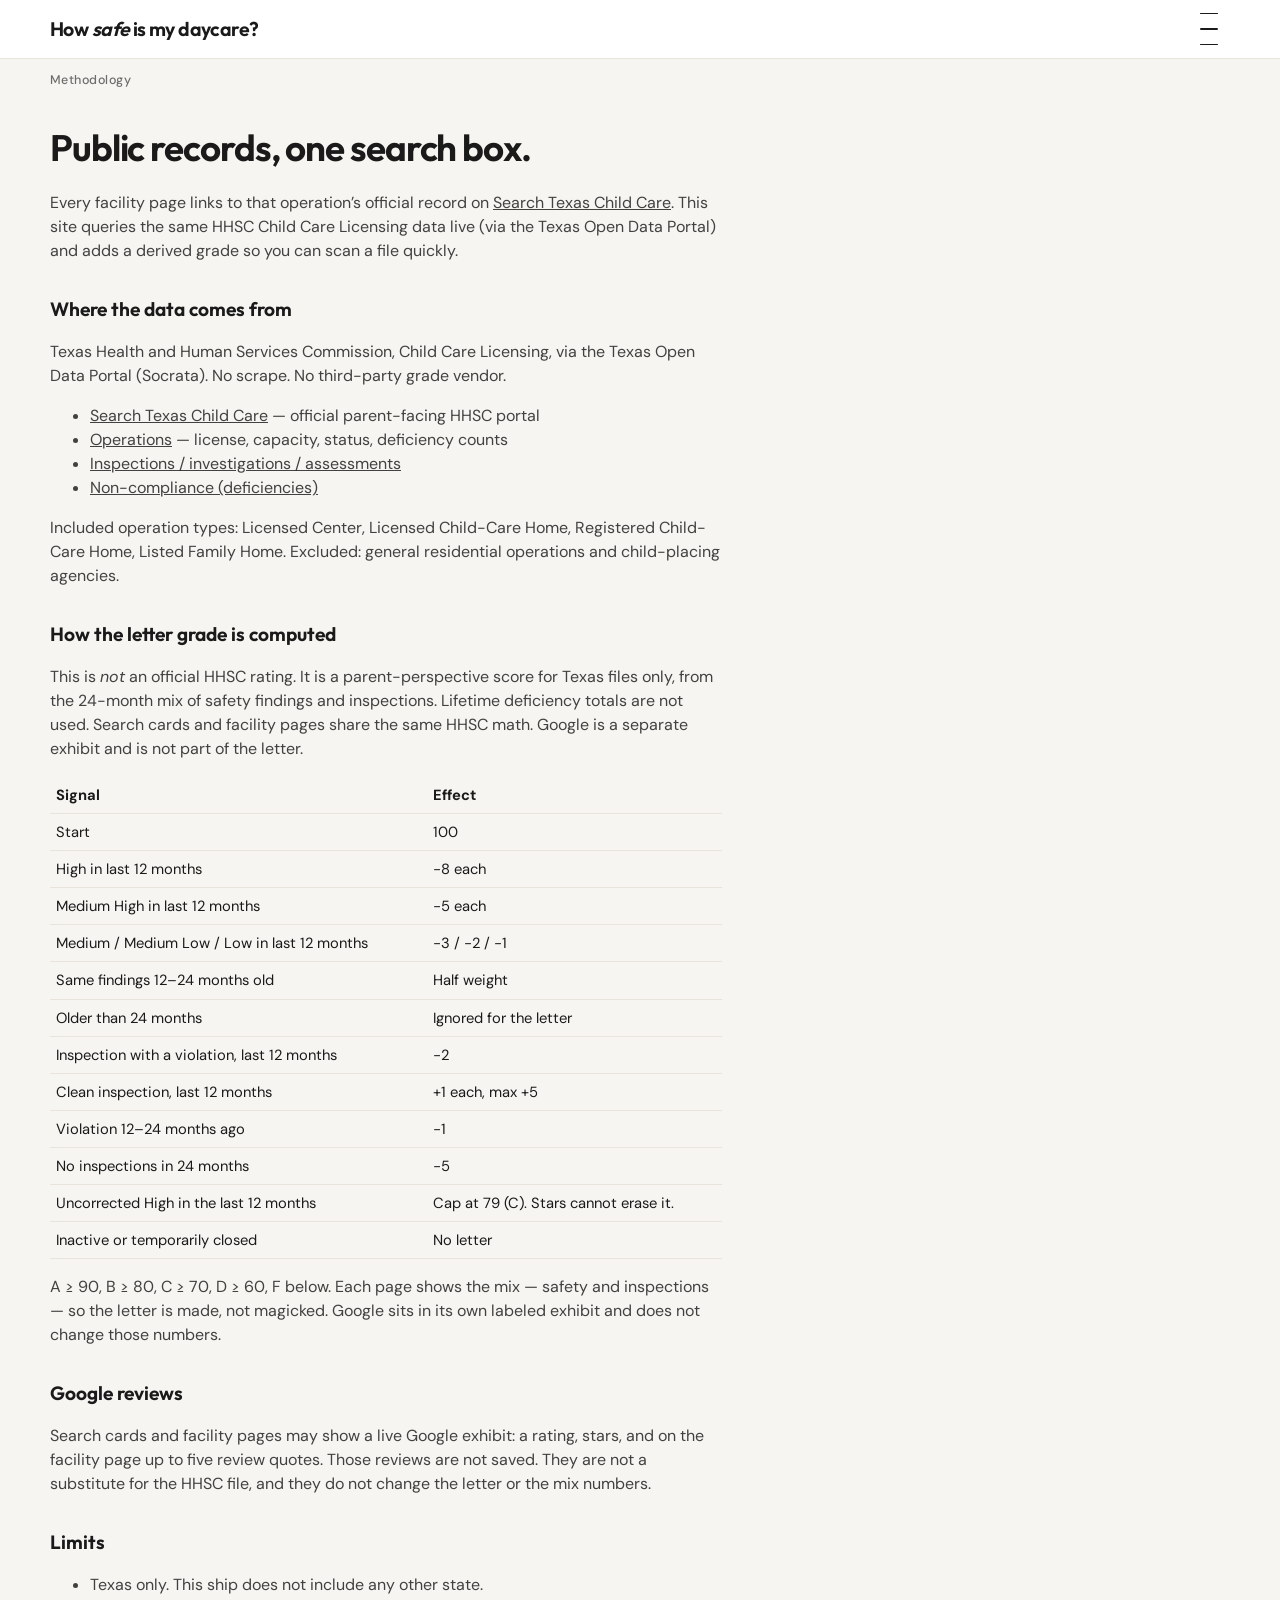
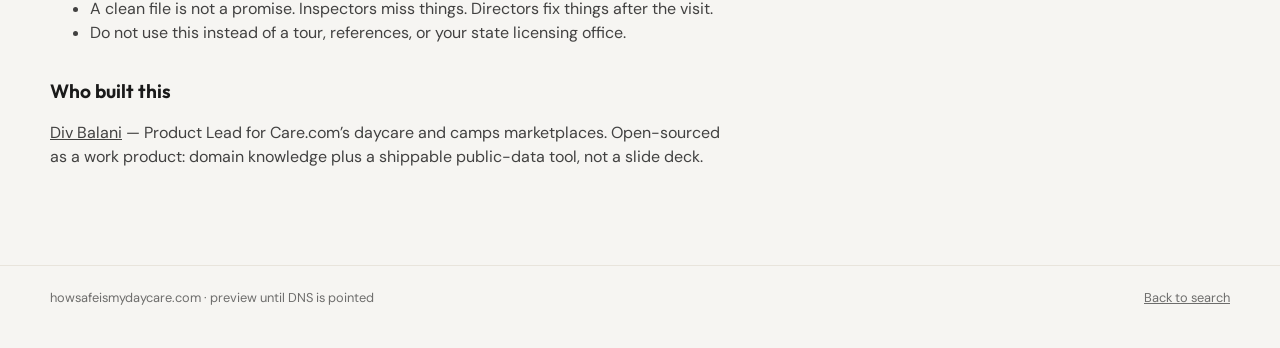
==== about.html @ 00ae17b7 "Ship Little Folks option 2: map-left white cards, square tiles Replace Gazette newsprint with the so" ====
<!doctype html>
<html lang="en">
<head>
  <meta charset="utf-8" />
  <meta name="viewport" content="width=device-width, initial-scale=1" />
  <title>How this works · How Safe Is My Daycare?</title>
  <link rel="preconnect" href="https://fonts.googleapis.com" />
  <link rel="preconnect" href="https://fonts.gstatic.com" crossorigin />
  <link href="https://fonts.googleapis.com/css2?family=Outfit:wght@400;500;600;650;700&family=DM+Sans:ital,wght@0,400;0,500;0,600;1,400&display=swap" rel="stylesheet" />
  <link rel="stylesheet" href="styles.css" />
</head>
<body>
  <header class="chrome">
    <div class="wrap chrome-inner">
      <a class="logo" href="index.html">How <em>safe</em> is my daycare?</a>
      <button type="button" class="burger" id="burger" aria-label="Menu" aria-expanded="false" aria-controls="drawer">
        <span></span><span></span><span></span>
      </button>
    </div>
    <nav class="drawer" id="drawer">
      <div class="wrap">
        <a href="about.html">How this works</a>
        <a href="https://divy.am" rel="noopener">Div Balani</a>
      </div>
    </nav>
  </header>
  <div class="wrap">
    <article class="page prose">
      <div class="kicker">Methodology</div>
      <h1>Public records, one search box.</h1>
      <p>Every facility page links to that operation’s official record on <a href="https://childcare.hhs.texas.gov/Public/childcaresearch/" target="_blank" rel="noopener">Search Texas Child Care</a>. This site queries the same HHSC Child Care Licensing data live (via the Texas Open Data Portal) and adds a derived grade so you can scan a file quickly.</p>

      <h2>Where the data comes from</h2>
      <p>Texas Health and Human Services Commission, Child Care Licensing, via the Texas Open Data Portal (Socrata). No scrape. No third-party grade vendor.</p>
      <ul>
        <li><a href="https://childcare.hhs.texas.gov/Public/childcaresearch/">Search Texas Child Care</a> — official parent-facing HHSC portal</li>
        <li><a href="https://data.texas.gov/d/bc5r-88dy">Operations</a> — license, capacity, status, deficiency counts</li>
        <li><a href="https://data.texas.gov/d/m5q4-3y3d">Inspections / investigations / assessments</a></li>
        <li><a href="https://data.texas.gov/d/tqgd-mf4x">Non-compliance (deficiencies)</a></li>
      </ul>
      <p>Included operation types: Licensed Center, Licensed Child-Care Home, Registered Child-Care Home, Listed Family Home. Excluded: general residential operations and child-placing agencies.</p>

      <h2>How the letter grade is computed</h2>
      <p>This is <em>not</em> an official HHSC rating. It is a parent-perspective score for Texas files only, from the 24-month mix of safety findings and inspections. Lifetime deficiency totals are not used. Search cards and facility pages share the same HHSC math. Google is a separate exhibit and is not part of the letter.</p>
      <table>
        <thead><tr><th>Signal</th><th>Effect</th></tr></thead>
        <tbody>
          <tr><td>Start</td><td>100</td></tr>
          <tr><td>High in last 12 months</td><td>−8 each</td></tr>
          <tr><td>Medium High in last 12 months</td><td>−5 each</td></tr>
          <tr><td>Medium / Medium Low / Low in last 12 months</td><td>−3 / −2 / −1</td></tr>
          <tr><td>Same findings 12–24 months old</td><td>Half weight</td></tr>
          <tr><td>Older than 24 months</td><td>Ignored for the letter</td></tr>
          <tr><td>Inspection with a violation, last 12 months</td><td>−2</td></tr>
          <tr><td>Clean inspection, last 12 months</td><td>+1 each, max +5</td></tr>
          <tr><td>Violation 12–24 months ago</td><td>−1</td></tr>
          <tr><td>No inspections in 24 months</td><td>−5</td></tr>
          <tr><td>Uncorrected High in the last 12 months</td><td>Cap at 79 (C). Stars cannot erase it.</td></tr>
          <tr><td>Inactive or temporarily closed</td><td>No letter</td></tr>
        </tbody>
      </table>
      <p>A ≥ 90, B ≥ 80, C ≥ 70, D ≥ 60, F below. Each page shows the mix — safety and inspections — so the letter is made, not magicked. Google sits in its own labeled exhibit and does not change those numbers.</p>
      <h2>Google reviews</h2>
      <p>Search cards and facility pages may show a live Google exhibit: a rating, stars, and on the facility page up to five review quotes. Those reviews are not saved. They are not a substitute for the HHSC file, and they do not change the letter or the mix numbers.</p>

      <h2>Limits</h2>
      <ul>
        <li>Texas only. This ship does not include any other state.</li>
        <li>A clean file is not a promise. Inspectors miss things. Directors fix things after the visit.</li>
        <li>Do not use this instead of a tour, references, or your state licensing office.</li>
      </ul>

      <h2>Who built this</h2>
      <p><a href="https://divy.am">Div Balani</a> — Product Lead for Care.com’s daycare and camps marketplaces. Open-sourced as a work product: domain knowledge plus a shippable public-data tool, not a slide deck.</p>
    </article>
  </div>
  <footer>
    <div class="wrap">
      <div>howsafeismydaycare.com · preview until DNS is pointed</div>
      <div><a href="index.html">Back to search</a></div>
    </div>
  </footer>
  <script>
    (function () {
      var chrome = document.querySelector(".chrome");
      var btn = document.getElementById("burger");
      if (!chrome || !btn) return;
      btn.addEventListener("click", function () {
        var open = chrome.classList.toggle("is-open");
        btn.setAttribute("aria-expanded", open ? "true" : "false");
      });
    })();
  </script>
</body>
</html>
---- styles.css ----
:root {
  --paper: #f6f5f2;
  --ink: #1a1a1a;
  --hair: #e8e4dc;
  --muted: rgba(26, 26, 26, 0.62);
  --card: #ffffff;
  --grade-a: #2f4a3c;
  --grade-b: #3f5e4e;
  --grade-c: #c47b1a;
  --grade-d: #9a4a12;
  --grade-f: #b42318;
  --google-blue: #4285F4;
  --google-star: #F4B400;
  --radius: 18px;
  --radius-sm: 16px;
}

* { box-sizing: border-box; }
html, body { margin: 0; padding: 0; }

body {
  font-family: "DM Sans", "Outfit", system-ui, sans-serif;
  background: var(--paper);
  color: var(--ink);
  line-height: 1.5;
  min-height: 100vh;
}

a { color: inherit; }
a:hover { color: var(--grade-f); }

.wrap { width: min(1180px, calc(100% - 32px)); margin: 0 auto; }

.chrome {
  background: var(--card);
  border-bottom: 1px solid var(--hair);
  position: sticky;
  top: 0;
  z-index: 40;
}
.chrome-inner {
  display: flex;
  align-items: center;
  justify-content: space-between;
  min-height: 58px;
  gap: 16px;
}
.logo {
  font-family: "Outfit", sans-serif;
  font-weight: 650;
  font-size: clamp(1.02rem, 2.4vw, 1.22rem);
  letter-spacing: -0.03em;
  text-decoration: none;
  color: var(--ink);
  line-height: 1.15;
}
.logo em { font-style: italic; font-weight: 650; }
.burger {
  width: 42px;
  height: 42px;
  border: 0;
  background: transparent;
  cursor: pointer;
  display: grid;
  place-items: center;
  gap: 5px;
  padding: 0;
}
.burger span {
  display: block;
  width: 18px;
  height: 1.5px;
  background: var(--ink);
  border-radius: 1px;
}
.drawer {
  display: none;
  border-top: 1px solid var(--hair);
  background: var(--card);
}
.chrome.is-open .drawer { display: block; }
.drawer .wrap {
  display: flex;
  flex-direction: column;
  gap: 4px;
  padding: 10px 0 16px;
}
.drawer a {
  text-decoration: none;
  padding: 8px 0;
  font-weight: 500;
}

.page-head { padding: 22px 0 8px; }
.search {
  margin: 0;
  padding: 0;
  border: 0;
  background: none;
}
.search label {
  position: absolute;
  width: 1px;
  height: 1px;
  overflow: hidden;
  clip: rect(0 0 0 0);
}
.search-pill {
  display: flex;
  align-items: center;
  gap: 8px;
  background: var(--card);
  border: 1px solid var(--hair);
  border-radius: 999px;
  padding: 4px 4px 4px 18px;
}
.search-pill input {
  flex: 1;
  border: 0;
  background: transparent;
  font: inherit;
  font-size: 1rem;
  outline: none;
  padding: 10px 0;
  min-width: 0;
  color: var(--ink);
}
.search-pill input::placeholder { color: rgba(26, 26, 26, 0.42); }
.search-pill button,
.btn {
  border: 0;
  border-radius: 999px;
  background: var(--ink);
  color: var(--card);
  font-family: "Outfit", sans-serif;
  font-weight: 650;
  font-size: 0.95rem;
  padding: 10px 18px;
  cursor: pointer;
}

.hints {
  display: flex;
  flex-wrap: wrap;
  gap: 8px 16px;
  margin: 10px 0 0;
  color: var(--muted);
  font-size: 0.9rem;
}
.hints button {
  background: none;
  border: 0;
  padding: 0;
  font: inherit;
  color: var(--ink);
  text-decoration: underline;
  text-underline-offset: 3px;
  cursor: pointer;
}

.status {
  margin: 12px 0 14px;
  color: var(--muted);
  font-size: 0.88rem;
}
.err {
  background: var(--card);
  border: 1px solid var(--grade-f);
  border-radius: var(--radius-sm);
  padding: 12px 14px;
  margin: 12px 0;
}

.stage {
  display: grid;
  grid-template-columns: minmax(0, 1.22fr) minmax(300px, 1fr);
  gap: 16px;
  align-items: stretch;
  padding-bottom: 64px;
  min-height: calc(100vh - 210px);
}
.map-pane {
  min-height: 560px;
  height: calc(100vh - 210px);
  position: sticky;
  top: 70px;
  border-radius: var(--radius);
  overflow: hidden;
  border: 1px solid var(--hair);
  background: #eceae4;
  color: var(--muted);
  display: grid;
  place-items: center;
}
.map-pane .gm-style { font-family: "DM Sans", sans-serif; }
.list-pane {
  display: grid;
  gap: 12px;
  align-content: start;
}

.card {
  display: grid;
  grid-template-columns: 76px 1fr;
  gap: 12px 16px;
  background: var(--card);
  border: 1px solid var(--hair);
  border-radius: var(--radius);
  padding: 16px 18px 18px;
  position: relative;
  color: var(--ink);
  box-shadow: 0 1px 0 rgba(26, 26, 26, 0.03);
  transition: box-shadow 0.15s ease, border-color 0.15s ease;
}
.card.is-focus {
  border-color: var(--ink);
  box-shadow: 0 0 0 2px rgba(26, 26, 26, 0.12);
}
.card h2 {
  font-family: "Outfit", sans-serif;
  font-size: 1.12rem;
  font-weight: 650;
  margin: 0 7.5rem 4px 0;
  letter-spacing: -0.02em;
  line-height: 1.2;
}
.file-kicker, .kicker {
  color: var(--muted);
  font-size: 0.8rem;
  margin-right: 7.5rem;
}
.card-main { min-width: 0; padding-bottom: 22px; }

.grade-tile {
  width: 68px;
  height: 68px;
  border-radius: 16px;
  display: grid;
  place-items: center;
  color: #fff;
  font-family: "Outfit", sans-serif;
  font-weight: 650;
  font-size: 1.85rem;
  line-height: 1;
  letter-spacing: -0.04em;
}
.grade-tile.grade-lg {
  width: 72px;
  height: 72px;
  font-size: 2rem;
  border-radius: 18px;
}
.grade-driver {
  margin: 8px 0 0;
  font-size: 0.72rem;
  line-height: 1.35;
  color: var(--muted);
}
.g-A { background: var(--grade-a); }
.g-B { background: var(--grade-b); }
.g-C { background: var(--grade-c); }
.g-D { background: var(--grade-d); }
.g-F, .g-X { background: var(--grade-f); }
.g-Z { background: var(--ink); }

.high-word {
  display: inline-block;
  color: var(--grade-f);
  font-family: "Outfit", sans-serif;
  font-weight: 650;
  font-size: 0.72rem;
  letter-spacing: 0.1em;
  margin-top: 6px;
}

.g-badge {
  position: absolute;
  top: 16px;
  right: 18px;
  text-align: right;
  max-width: 42%;
  line-height: 1.2;
}
.g-badge .ex-kicker {
  font-family: "Outfit", sans-serif;
  font-size: 0.62rem;
  font-weight: 650;
  letter-spacing: 0.14em;
  color: var(--google-blue);
}
.g-badge .ex-num {
  font-family: "Outfit", sans-serif;
  font-weight: 650;
  font-size: 1.08rem;
  color: var(--ink);
  margin: 2px 0 1px;
}
.g-badge .ex-stars {
  color: var(--google-star);
  font-size: 0.72rem;
  letter-spacing: 0.02em;
}
.g-badge .ex-n {
  font-size: 0.68rem;
  color: var(--muted);
}
.g-badge.is-empty,
.g-badge.is-empty .ex-kicker {
  color: rgba(26, 26, 26, 0.42);
}
.g-badge .ex-empty {
  font-size: 0.78rem;
  color: rgba(26, 26, 26, 0.42);
}

.learn {
  position: absolute;
  right: 18px;
  bottom: 14px;
  font-family: "Outfit", sans-serif;
  font-weight: 650;
  font-size: 0.86rem;
  text-decoration: none;
  color: var(--ink);
}
.learn:hover { text-decoration: underline; color: var(--ink); }

.kicker {
  font-size: 0.78rem;
  letter-spacing: 0.04em;
  color: var(--muted);
  font-weight: 500;
  text-transform: none;
}

.page { padding: 20px 0 80px; max-width: 820px; }
.crumb { color: var(--muted); font-size: 0.85rem; margin-bottom: 16px; }
.crumb a { color: inherit; }

.folder-head { padding: 0; }
.title-row {
  display: grid;
  grid-template-columns: 88px 1fr;
  gap: 16px 18px;
  align-items: start;
}
.folder-head h1 {
  font-family: "Outfit", sans-serif;
  font-weight: 650;
  font-size: clamp(1.55rem, 3vw, 2.1rem);
  letter-spacing: -0.03em;
  margin: 4px 0 8px;
  line-height: 1.12;
}

.official-bar {
  display: inline-block;
  background: var(--ink);
  color: var(--card);
  text-decoration: none;
  font-family: "Outfit", sans-serif;
  font-weight: 650;
  padding: 12px 18px;
  margin: 18px 0 20px;
  border-radius: 999px;
}
a.official-bar { color: var(--card); }
a.official-bar:hover { color: var(--card); background: #000; }

.mix-quiet {
  display: grid;
  grid-template-columns: repeat(3, minmax(0, 1fr));
  gap: 12px;
  margin: 0 0 8px;
}
.mix-quiet div {
  background: transparent;
  border: 0;
  padding: 0;
}
.mix-quiet b {
  display: block;
  font-family: "Outfit", sans-serif;
  font-weight: 650;
  font-size: 1.15rem;
  letter-spacing: -0.03em;
  font-variant-numeric: tabular-nums;
}
.mix-quiet span {
  color: var(--muted);
  font-size: 0.78rem;
}
.mix-quiet .mix-google b,
.mix-quiet .mix-google span {
  color: rgba(26, 26, 26, 0.45);
  font-weight: 500;
}
.mix-quiet .mix-google b { font-weight: 650; font-size: 1.02rem; }
.mix-cap { color: var(--muted); font-size: 0.86rem; margin: 8px 0 18px; }

.facts {
  color: var(--muted);
  font-size: 0.9rem;
  margin: 0 0 8px;
}
.facts p { margin: 0 0 8px; }

.section h2 {
  font-family: "Outfit", sans-serif;
  font-size: 1.2rem;
  font-weight: 650;
  letter-spacing: -0.02em;
  margin: 32px 0 12px;
}

.sheet, .finding {
  background: transparent;
  border: 0;
  border-top: 1px solid var(--hair);
  padding: 12px 0 14px;
  margin-bottom: 0;
}
.sheet strong { display: block; font-weight: 650; }
.finding-head {
  display: flex;
  align-items: baseline;
  justify-content: space-between;
  gap: 12px;
}
.finding-head strong { font-weight: 600; flex: 1; display: block; }
.finding p { margin: 8px 0 0; }
.finding.is-open-high .finding-head strong { color: var(--grade-f); }

.muted { color: var(--muted); }

.risk {
  display: inline-block;
  flex-shrink: 0;
  font-family: "Outfit", sans-serif;
  font-size: 0.78rem;
  font-weight: 650;
  letter-spacing: 0.08em;
  text-transform: uppercase;
  padding: 0;
  border: 0;
  background: transparent;
  color: var(--muted);
}
.risk.High {
  color: var(--grade-f);
  font-size: 0.82rem;
  letter-spacing: 0.12em;
}
.risk.Medium.High, .risk.mh { color: var(--grade-d); }

.g-section { margin: 8px 0 28px; }
.g-sheet {
  background: var(--card);
  border: 1px solid var(--google-blue);
  border-radius: var(--radius-sm);
  padding: 16px 18px;
  margin: 0 0 16px;
}
.g-sheet.is-empty {
  border-color: var(--hair);
  color: rgba(26, 26, 26, 0.45);
}
.g-kicker {
  font-family: "Outfit", sans-serif;
  font-size: 0.68rem;
  font-weight: 650;
  letter-spacing: 0.12em;
  text-transform: uppercase;
  color: var(--google-blue);
  margin-bottom: 8px;
}
.g-score {
  font-family: "Outfit", sans-serif;
  font-size: 1.55rem;
  font-weight: 650;
  letter-spacing: -0.03em;
  line-height: 0.95;
  color: var(--ink);
}
.stars { letter-spacing: 0.06em; color: var(--google-star); }
.g-count { font-size: 0.9rem; font-weight: 500; color: var(--ink); }
.g-sheet .source-link { color: var(--google-blue); font-weight: 650; text-underline-offset: 3px; }
.g-empty { margin: 0; color: rgba(26, 26, 26, 0.45); }

.clip-quote {
  background: transparent;
  border: 0;
  border-top: 1px solid var(--hair);
  margin: 0;
  padding: 12px 0 10px;
}
.clip-quote strong {
  display: block;
  font-weight: 650;
  font-size: 0.82rem;
}
.clip-quote p {
  margin: 6px 0 0;
  color: var(--ink);
  font-size: 0.95rem;
  line-height: 1.55;
}

.prose { max-width: 42rem; text-align: left; padding-top: 12px; }
.prose h1 {
  font-family: "Outfit", sans-serif;
  font-size: clamp(1.7rem, 3.4vw, 2.3rem);
  font-weight: 650;
  letter-spacing: -0.03em;
  margin-bottom: 12px;
}
.prose h2 {
  font-family: "Outfit", sans-serif;
  font-size: 1.2rem;
  font-weight: 650;
  margin-top: 32px;
}
.prose p, .prose li { color: rgba(26, 26, 26, 0.82); }
.prose table { width: 100%; border-collapse: collapse; margin: 16px 0; }
.prose th, .prose td {
  text-align: left;
  border-bottom: 1px solid var(--hair);
  padding: 7px 6px;
  font-size: 0.92rem;
}

footer {
  border-top: 1px solid var(--hair);
  padding: 22px 0 40px;
  color: var(--muted);
  font-size: 0.8rem;
  background: var(--paper);
}
footer .wrap { display: flex; justify-content: space-between; gap: 16px; flex-wrap: wrap; }

@media (max-width: 900px) {
  .stage {
    grid-template-columns: 1fr;
    min-height: 0;
  }
  .map-pane {
    position: relative;
    top: 0;
    height: 280px;
    min-height: 280px;
  }
}

@media (max-width: 640px) {
  .search-pill { padding-left: 14px; }
  .card { grid-template-columns: 68px 1fr; padding: 14px; }
  .card h2, .file-kicker { margin-right: 0; padding-right: 0; }
  .g-badge {
    position: static;
    text-align: left;
    max-width: none;
    margin-top: 8px;
  }
  .learn { position: static; display: inline-block; margin-top: 10px; }
  .card-main { padding-bottom: 0; }
  .title-row { grid-template-columns: 72px 1fr; }
  .mix-quiet { grid-template-columns: repeat(3, minmax(0, 1fr)); gap: 8px; }
}
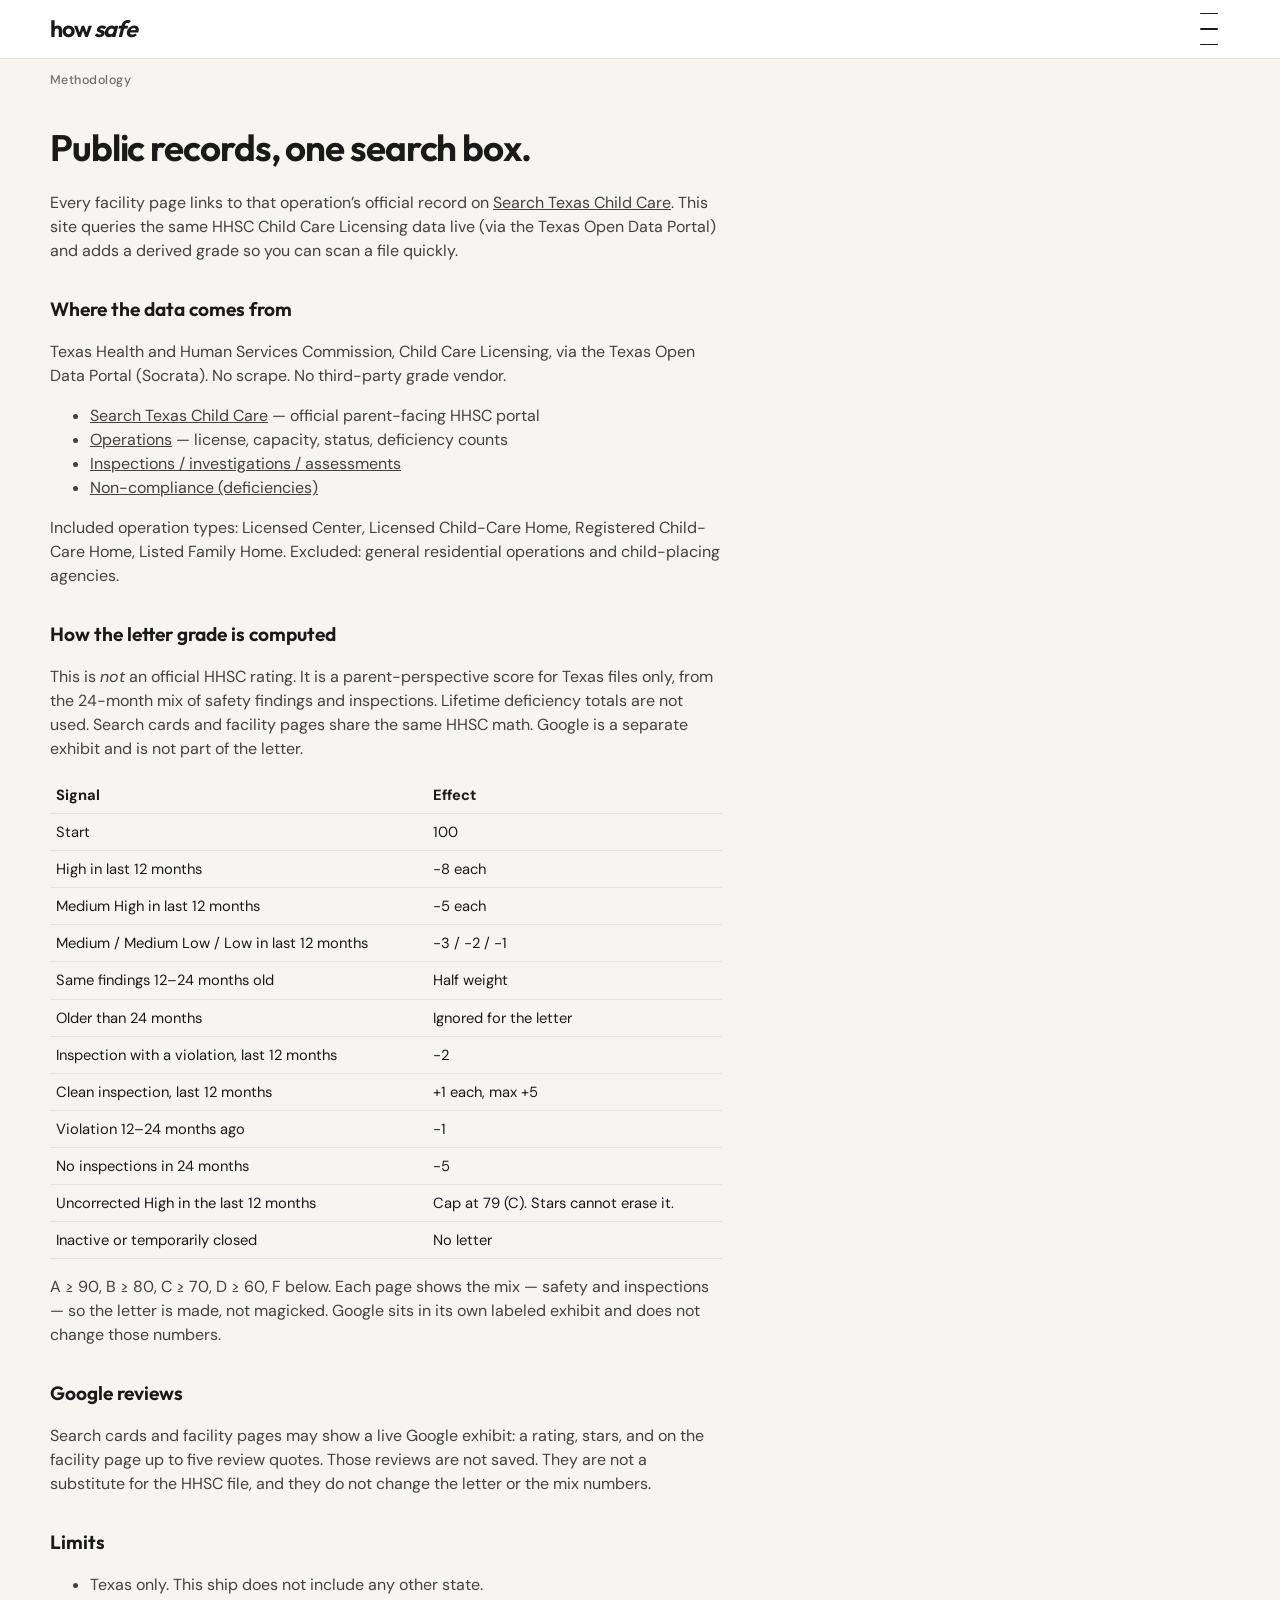
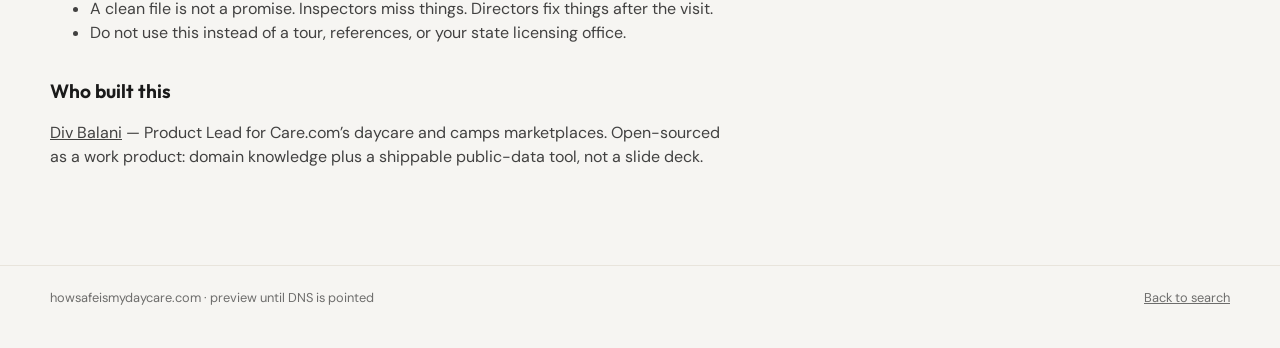
==== commit b68ed2a3: "Tighten Little Folks mark and match map pins to tiles Masthead is lowercase Outfit 650 how safe, not" ====
--- a/about.html
+++ b/about.html
@@ -12,7 +12,7 @@
 <body>
   <header class="chrome">
     <div class="wrap chrome-inner">
-      <a class="logo" href="index.html">How <em>safe</em> is my daycare?</a>
+      <a class="logo" href="index.html">how <em>safe</em></a>
       <button type="button" class="burger" id="burger" aria-label="Menu" aria-expanded="false" aria-controls="drawer">
         <span></span><span></span><span></span>
       </button>
--- a/styles.css
+++ b/styles.css
@@ -48,11 +48,12 @@
 .logo {
   font-family: "Outfit", sans-serif;
   font-weight: 650;
-  font-size: clamp(1.02rem, 2.4vw, 1.22rem);
-  letter-spacing: -0.03em;
+  font-size: clamp(1.2rem, 2.8vw, 1.45rem);
+  letter-spacing: -0.04em;
   text-decoration: none;
-  color: var(--ink);
-  line-height: 1.15;
+  text-transform: none;
+  color: var(--ink);
+  line-height: 1.1;
 }
 .logo em { font-style: italic; font-weight: 650; }
 .burger {
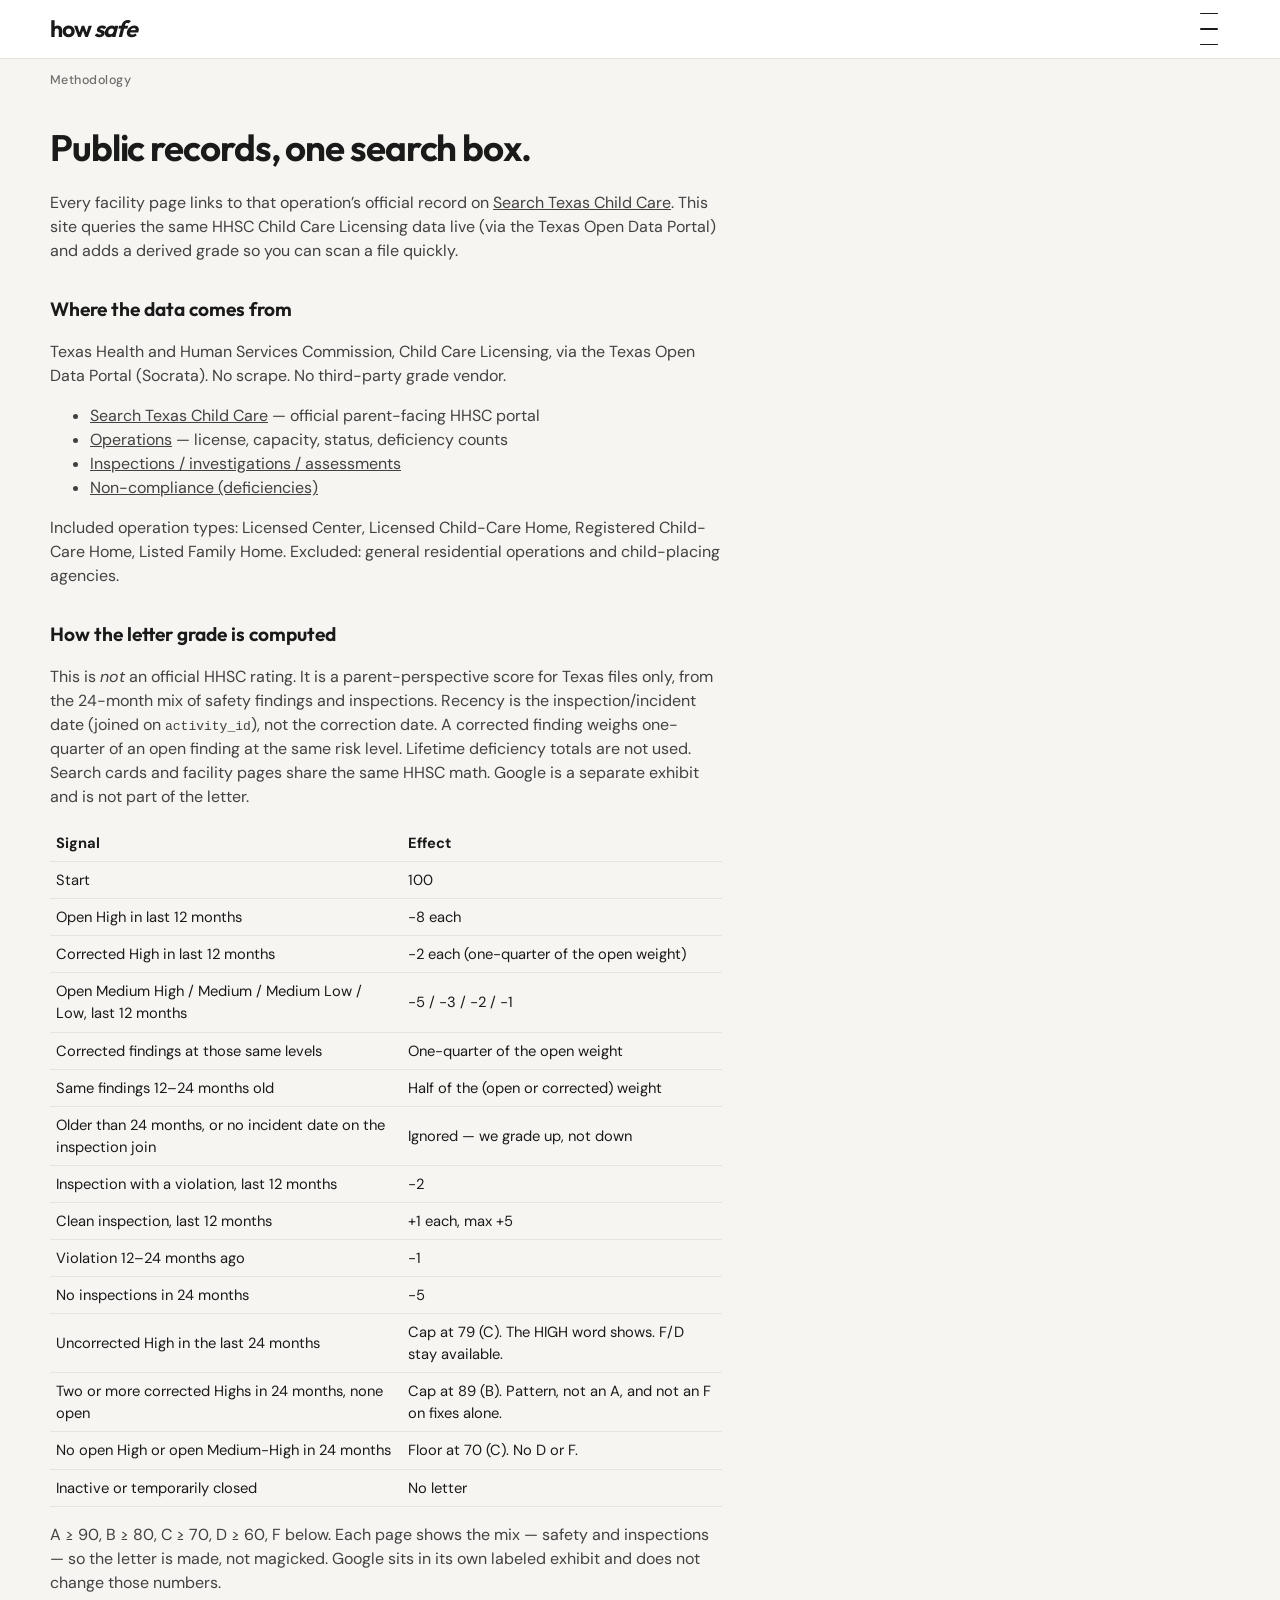
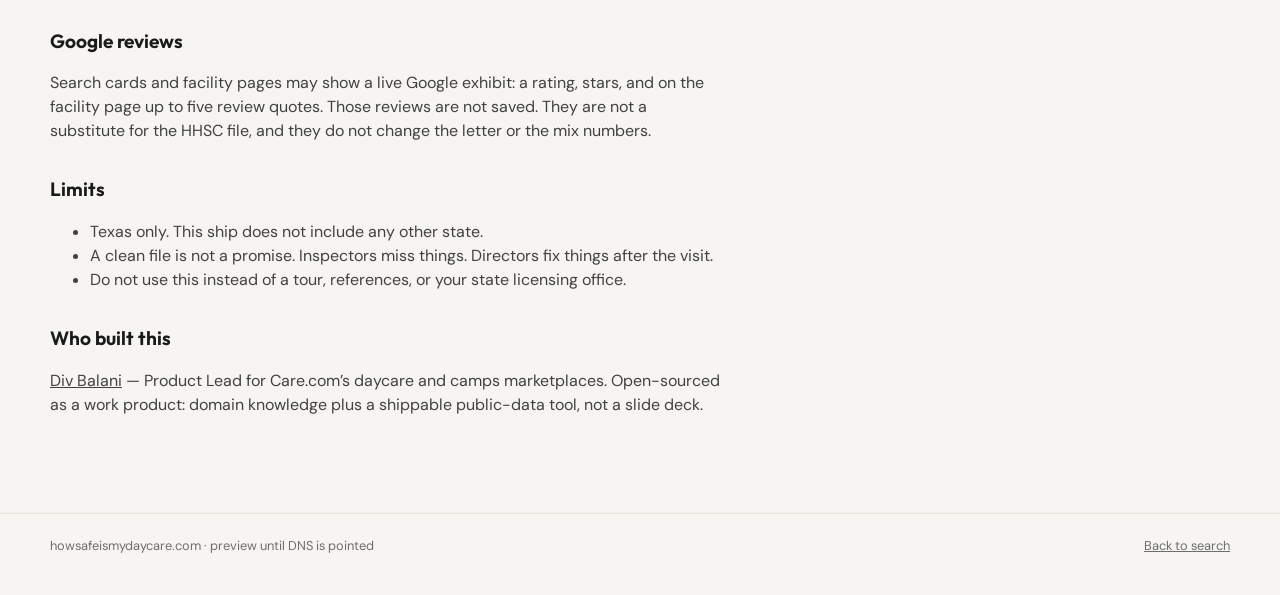
==== commit cc0d3b6f: "Score HHSC letters by harm and correction, not finding volume. Corrected findings count at one-quart" ====
--- a/about.html
+++ b/about.html
@@ -41,21 +41,24 @@
       <p>Included operation types: Licensed Center, Licensed Child-Care Home, Registered Child-Care Home, Listed Family Home. Excluded: general residential operations and child-placing agencies.</p>
 
       <h2>How the letter grade is computed</h2>
-      <p>This is <em>not</em> an official HHSC rating. It is a parent-perspective score for Texas files only, from the 24-month mix of safety findings and inspections. Lifetime deficiency totals are not used. Search cards and facility pages share the same HHSC math. Google is a separate exhibit and is not part of the letter.</p>
+      <p>This is <em>not</em> an official HHSC rating. It is a parent-perspective score for Texas files only, from the 24-month mix of safety findings and inspections. Recency is the inspection/incident date (joined on <code>activity_id</code>), not the correction date. A corrected finding weighs one-quarter of an open finding at the same risk level. Lifetime deficiency totals are not used. Search cards and facility pages share the same HHSC math. Google is a separate exhibit and is not part of the letter.</p>
       <table>
         <thead><tr><th>Signal</th><th>Effect</th></tr></thead>
         <tbody>
           <tr><td>Start</td><td>100</td></tr>
-          <tr><td>High in last 12 months</td><td>−8 each</td></tr>
-          <tr><td>Medium High in last 12 months</td><td>−5 each</td></tr>
-          <tr><td>Medium / Medium Low / Low in last 12 months</td><td>−3 / −2 / −1</td></tr>
-          <tr><td>Same findings 12–24 months old</td><td>Half weight</td></tr>
-          <tr><td>Older than 24 months</td><td>Ignored for the letter</td></tr>
+          <tr><td>Open High in last 12 months</td><td>−8 each</td></tr>
+          <tr><td>Corrected High in last 12 months</td><td>−2 each (one-quarter of the open weight)</td></tr>
+          <tr><td>Open Medium High / Medium / Medium Low / Low, last 12 months</td><td>−5 / −3 / −2 / −1</td></tr>
+          <tr><td>Corrected findings at those same levels</td><td>One-quarter of the open weight</td></tr>
+          <tr><td>Same findings 12–24 months old</td><td>Half of the (open or corrected) weight</td></tr>
+          <tr><td>Older than 24 months, or no incident date on the inspection join</td><td>Ignored — we grade up, not down</td></tr>
           <tr><td>Inspection with a violation, last 12 months</td><td>−2</td></tr>
           <tr><td>Clean inspection, last 12 months</td><td>+1 each, max +5</td></tr>
           <tr><td>Violation 12–24 months ago</td><td>−1</td></tr>
           <tr><td>No inspections in 24 months</td><td>−5</td></tr>
-          <tr><td>Uncorrected High in the last 12 months</td><td>Cap at 79 (C). Stars cannot erase it.</td></tr>
+          <tr><td>Uncorrected High in the last 24 months</td><td>Cap at 79 (C). The HIGH word shows. F/D stay available.</td></tr>
+          <tr><td>Two or more corrected Highs in 24 months, none open</td><td>Cap at 89 (B). Pattern, not an A, and not an F on fixes alone.</td></tr>
+          <tr><td>No open High or open Medium-High in 24 months</td><td>Floor at 70 (C). No D or F.</td></tr>
           <tr><td>Inactive or temporarily closed</td><td>No letter</td></tr>
         </tbody>
       </table>
--- a/styles.css
+++ b/styles.css
@@ -194,6 +194,21 @@
   place-items: center;
 }
 .map-pane .gm-style { font-family: "DM Sans", sans-serif; }
+.map-pane.is-unavailable {
+  background: var(--paper);
+  color: var(--muted);
+  font-size: 0.88rem;
+}
+.gm-err-container,
+.gm-err-content,
+.gm-err-icon,
+.gm-err-title,
+.gm-err-message {
+  display: none !important;
+  visibility: hidden !important;
+  opacity: 0 !important;
+  pointer-events: none !important;
+}
 .list-pane {
   display: grid;
   gap: 12px;
@@ -430,7 +445,16 @@
 }
 .finding-head strong { font-weight: 600; flex: 1; display: block; }
 .finding p { margin: 8px 0 0; }
+.finding.is-corrected,
+.finding.is-corrected .finding-head strong,
+.finding.is-corrected p,
+.finding.is-corrected .risk,
+.finding.is-corrected .risk.High,
+.finding.is-corrected .risk.mh {
+  color: var(--muted);
+}
 .finding.is-open-high .finding-head strong { color: var(--grade-f); }
+.finding.is-open-high .risk.High { color: var(--grade-f); }
 
 .muted { color: var(--muted); }
 
@@ -448,9 +472,12 @@
   color: var(--muted);
 }
 .risk.High {
-  color: var(--grade-f);
+  color: var(--muted);
   font-size: 0.82rem;
   letter-spacing: 0.12em;
+}
+.finding.is-open-high .risk.High {
+  color: var(--grade-f);
 }
 .risk.Medium.High, .risk.mh { color: var(--grade-d); }
 
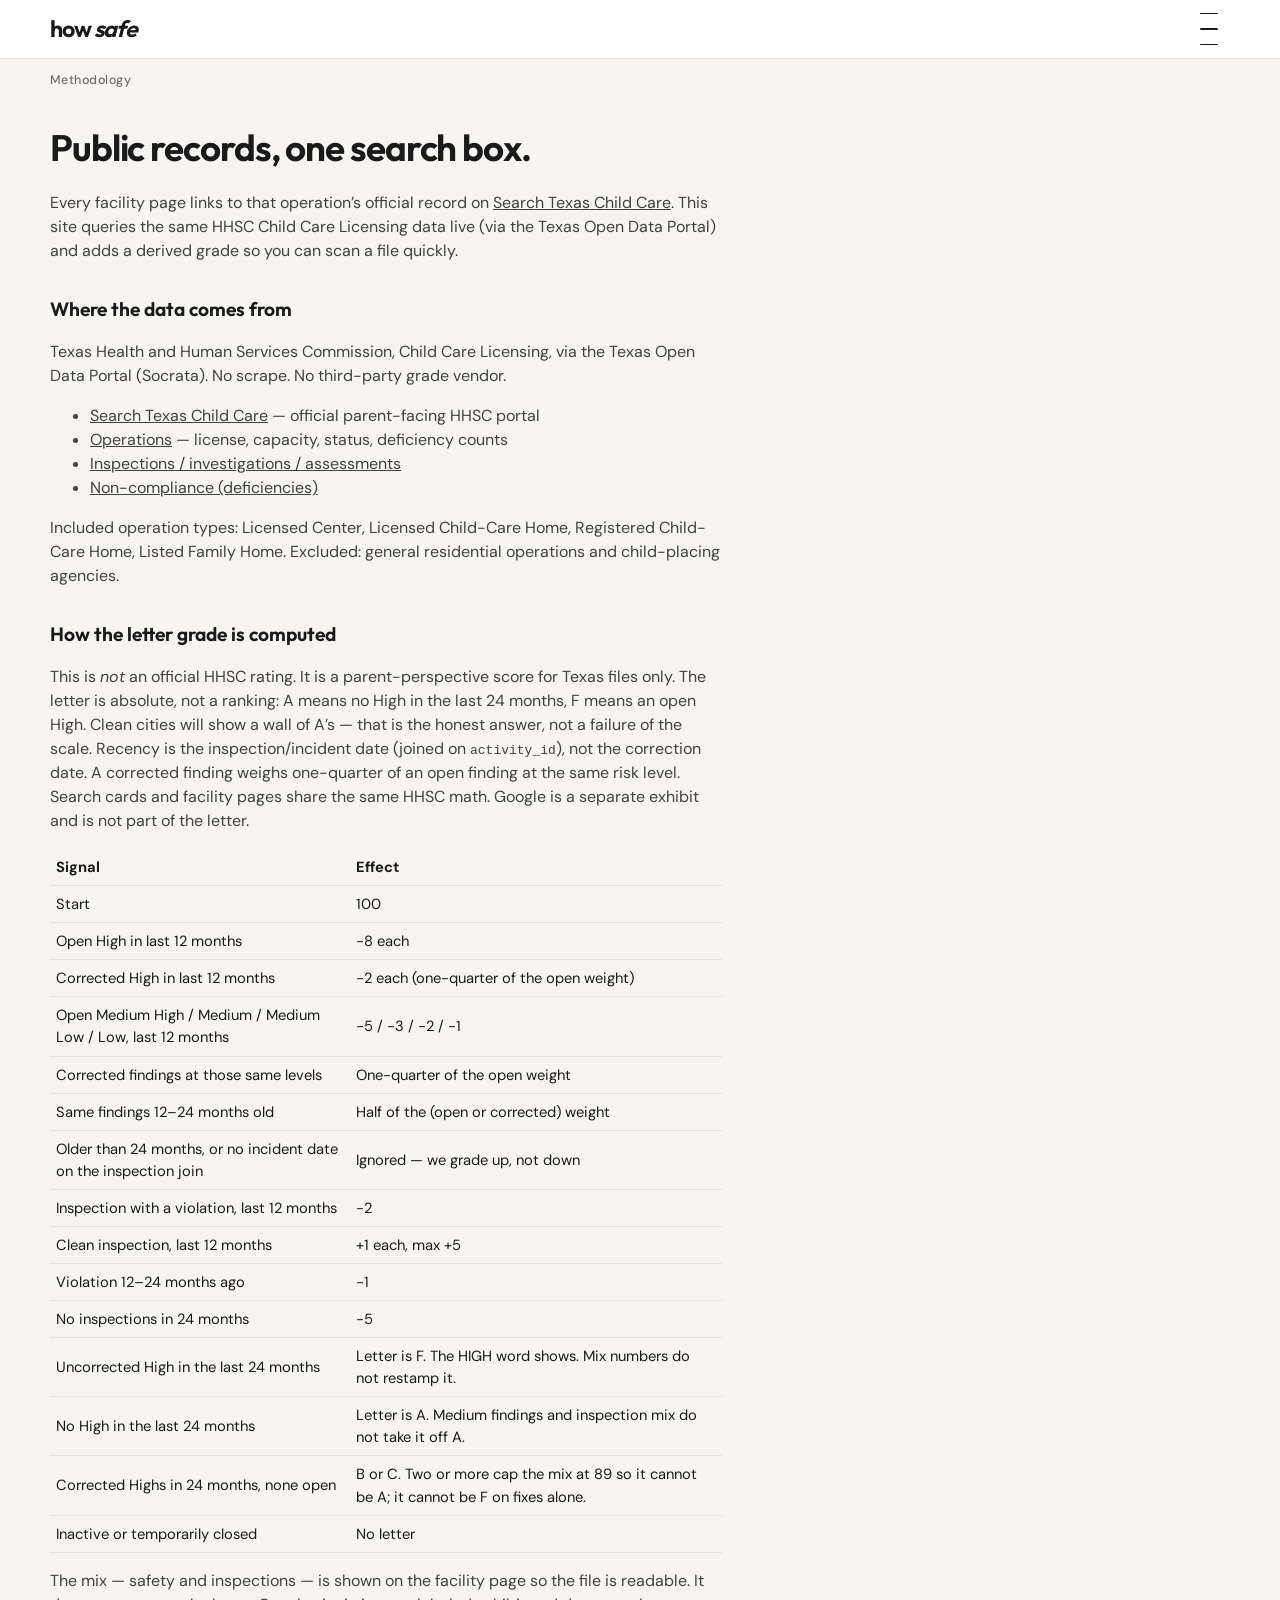
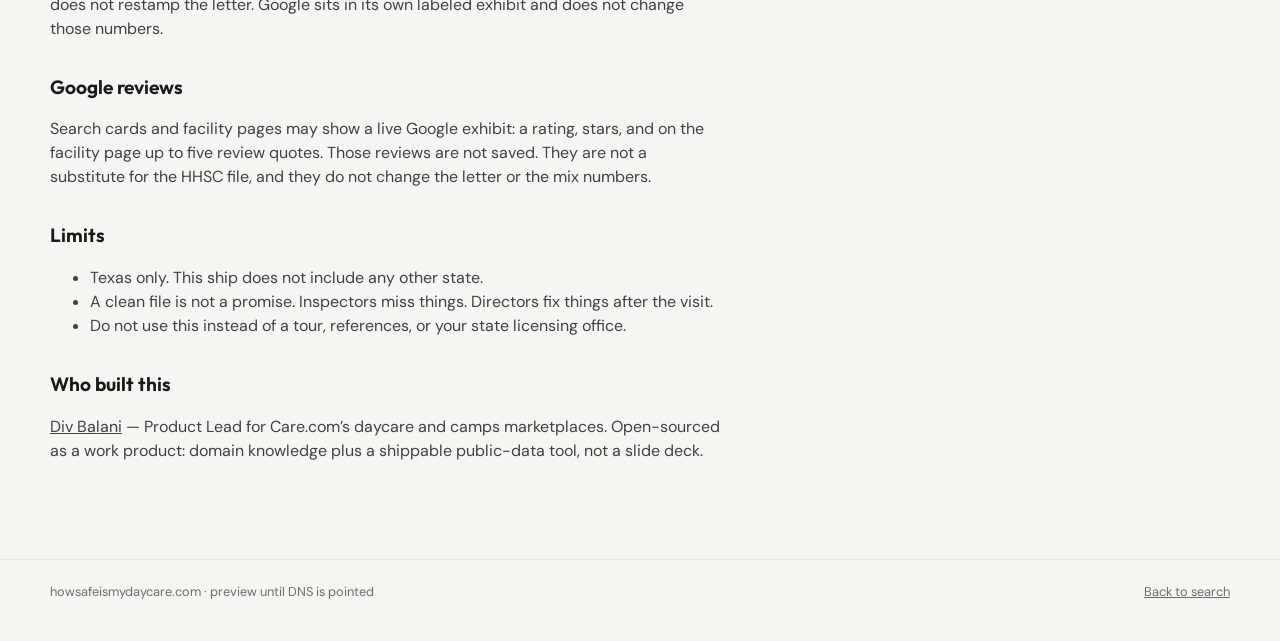
==== commit bf93233b: "Make the letter absolute: A is no High, F is an open High. Do not retune weights to spread Austin le" ====
--- a/about.html
+++ b/about.html
@@ -41,7 +41,7 @@
       <p>Included operation types: Licensed Center, Licensed Child-Care Home, Registered Child-Care Home, Listed Family Home. Excluded: general residential operations and child-placing agencies.</p>
 
       <h2>How the letter grade is computed</h2>
-      <p>This is <em>not</em> an official HHSC rating. It is a parent-perspective score for Texas files only, from the 24-month mix of safety findings and inspections. Recency is the inspection/incident date (joined on <code>activity_id</code>), not the correction date. A corrected finding weighs one-quarter of an open finding at the same risk level. Lifetime deficiency totals are not used. Search cards and facility pages share the same HHSC math. Google is a separate exhibit and is not part of the letter.</p>
+      <p>This is <em>not</em> an official HHSC rating. It is a parent-perspective score for Texas files only. The letter is absolute, not a ranking: A means no High in the last 24 months, F means an open High. Clean cities will show a wall of A’s — that is the honest answer, not a failure of the scale. Recency is the inspection/incident date (joined on <code>activity_id</code>), not the correction date. A corrected finding weighs one-quarter of an open finding at the same risk level. Search cards and facility pages share the same HHSC math. Google is a separate exhibit and is not part of the letter.</p>
       <table>
         <thead><tr><th>Signal</th><th>Effect</th></tr></thead>
         <tbody>
@@ -56,13 +56,13 @@
           <tr><td>Clean inspection, last 12 months</td><td>+1 each, max +5</td></tr>
           <tr><td>Violation 12–24 months ago</td><td>−1</td></tr>
           <tr><td>No inspections in 24 months</td><td>−5</td></tr>
-          <tr><td>Uncorrected High in the last 24 months</td><td>Cap at 79 (C). The HIGH word shows. F/D stay available.</td></tr>
-          <tr><td>Two or more corrected Highs in 24 months, none open</td><td>Cap at 89 (B). Pattern, not an A, and not an F on fixes alone.</td></tr>
-          <tr><td>No open High or open Medium-High in 24 months</td><td>Floor at 70 (C). No D or F.</td></tr>
+          <tr><td>Uncorrected High in the last 24 months</td><td>Letter is F. The HIGH word shows. Mix numbers do not restamp it.</td></tr>
+          <tr><td>No High in the last 24 months</td><td>Letter is A. Medium findings and inspection mix do not take it off A.</td></tr>
+          <tr><td>Corrected Highs in 24 months, none open</td><td>B or C. Two or more cap the mix at 89 so it cannot be A; it cannot be F on fixes alone.</td></tr>
           <tr><td>Inactive or temporarily closed</td><td>No letter</td></tr>
         </tbody>
       </table>
-      <p>A ≥ 90, B ≥ 80, C ≥ 70, D ≥ 60, F below. Each page shows the mix — safety and inspections — so the letter is made, not magicked. Google sits in its own labeled exhibit and does not change those numbers.</p>
+      <p>The mix — safety and inspections — is shown on the facility page so the file is readable. It does not restamp the letter. Google sits in its own labeled exhibit and does not change those numbers.</p>
       <h2>Google reviews</h2>
       <p>Search cards and facility pages may show a live Google exhibit: a rating, stars, and on the facility page up to five review quotes. Those reviews are not saved. They are not a substitute for the HHSC file, and they do not change the letter or the mix numbers.</p>
 
--- a/styles.css
+++ b/styles.css
@@ -28,6 +28,8 @@
 
 a { color: inherit; }
 a:hover { color: var(--grade-f); }
+.card:has(.g-A) a:hover,
+.page:has(.g-A) .crumb a:hover { color: var(--ink); }
 
 .wrap { width: min(1180px, calc(100% - 32px)); margin: 0 auto; }
 
@@ -272,8 +274,9 @@
   line-height: 1.35;
   color: var(--muted);
 }
-.g-A { background: var(--grade-a); }
-.g-B { background: var(--grade-b); }
+/* A is quiet moss so a single F (red) is the only loud tile on the shelf. */
+.g-A { background: var(--grade-b); }
+.g-B { background: var(--grade-a); }
 .g-C { background: var(--grade-c); }
 .g-D { background: var(--grade-d); }
 .g-F, .g-X { background: var(--grade-f); }
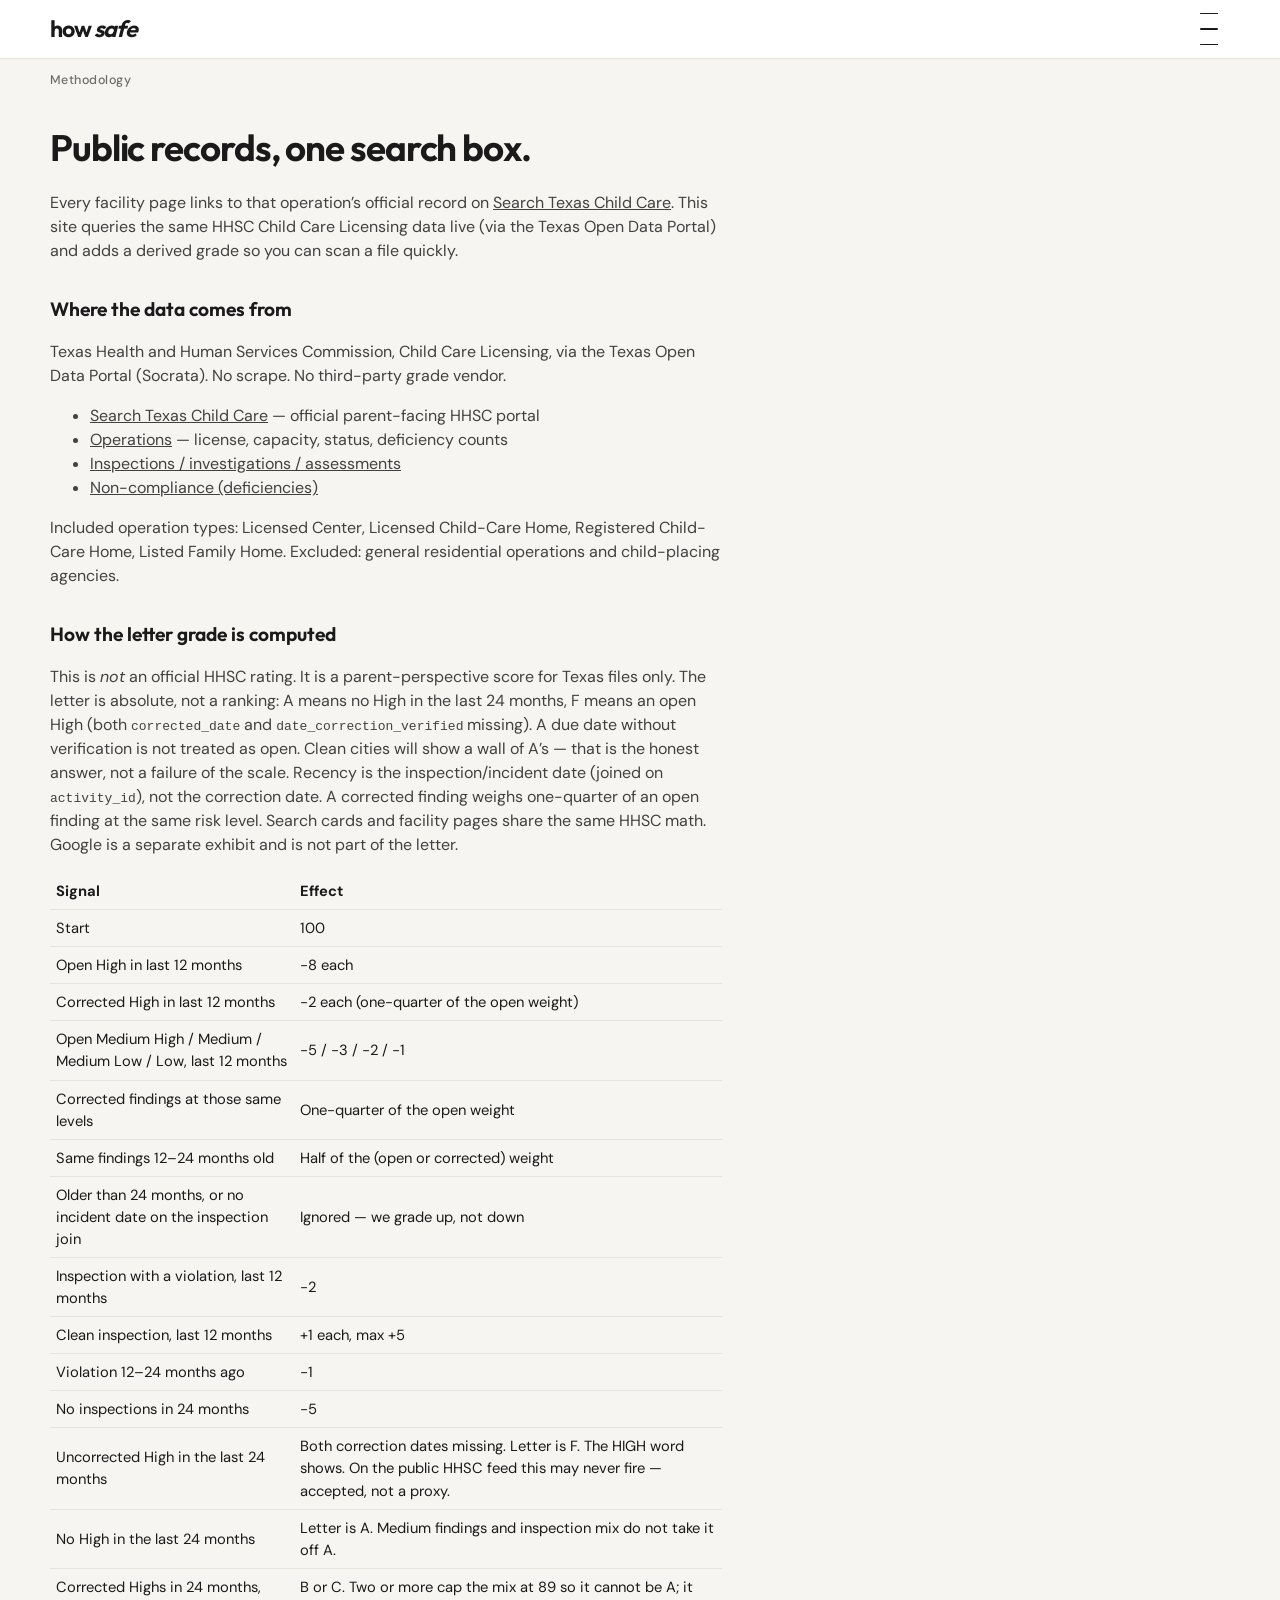
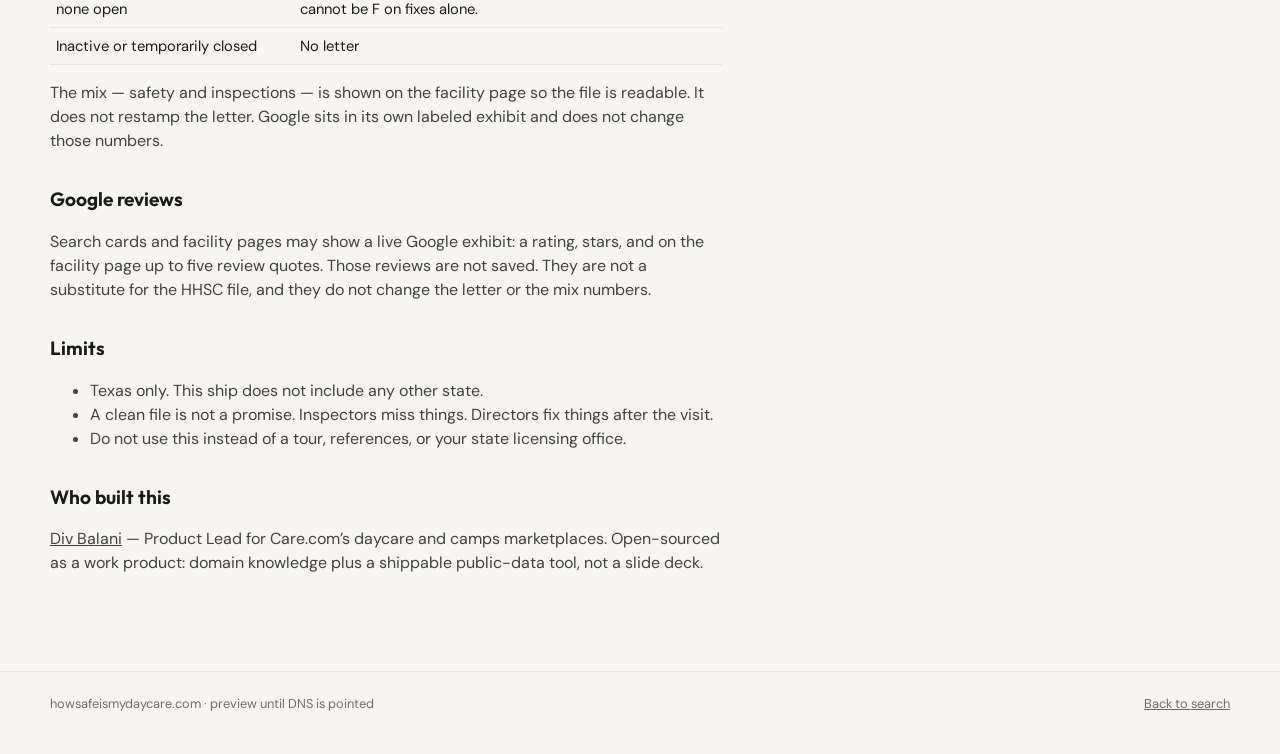
==== commit 68be6181: "Treat a finding as open only when both correction dates are missing. corrected_date without date_cor" ====
--- a/about.html
+++ b/about.html
@@ -41,7 +41,7 @@
       <p>Included operation types: Licensed Center, Licensed Child-Care Home, Registered Child-Care Home, Listed Family Home. Excluded: general residential operations and child-placing agencies.</p>
 
       <h2>How the letter grade is computed</h2>
-      <p>This is <em>not</em> an official HHSC rating. It is a parent-perspective score for Texas files only. The letter is absolute, not a ranking: A means no High in the last 24 months, F means an open High. Clean cities will show a wall of A’s — that is the honest answer, not a failure of the scale. Recency is the inspection/incident date (joined on <code>activity_id</code>), not the correction date. A corrected finding weighs one-quarter of an open finding at the same risk level. Search cards and facility pages share the same HHSC math. Google is a separate exhibit and is not part of the letter.</p>
+      <p>This is <em>not</em> an official HHSC rating. It is a parent-perspective score for Texas files only. The letter is absolute, not a ranking: A means no High in the last 24 months, F means an open High (both <code>corrected_date</code> and <code>date_correction_verified</code> missing). A due date without verification is not treated as open. Clean cities will show a wall of A’s — that is the honest answer, not a failure of the scale. Recency is the inspection/incident date (joined on <code>activity_id</code>), not the correction date. A corrected finding weighs one-quarter of an open finding at the same risk level. Search cards and facility pages share the same HHSC math. Google is a separate exhibit and is not part of the letter.</p>
       <table>
         <thead><tr><th>Signal</th><th>Effect</th></tr></thead>
         <tbody>
@@ -56,7 +56,7 @@
           <tr><td>Clean inspection, last 12 months</td><td>+1 each, max +5</td></tr>
           <tr><td>Violation 12–24 months ago</td><td>−1</td></tr>
           <tr><td>No inspections in 24 months</td><td>−5</td></tr>
-          <tr><td>Uncorrected High in the last 24 months</td><td>Letter is F. The HIGH word shows. Mix numbers do not restamp it.</td></tr>
+          <tr><td>Uncorrected High in the last 24 months</td><td>Both correction dates missing. Letter is F. The HIGH word shows. On the public HHSC feed this may never fire — accepted, not a proxy.</td></tr>
           <tr><td>No High in the last 24 months</td><td>Letter is A. Medium findings and inspection mix do not take it off A.</td></tr>
           <tr><td>Corrected Highs in 24 months, none open</td><td>B or C. Two or more cap the mix at 89 so it cannot be A; it cannot be F on fixes alone.</td></tr>
           <tr><td>Inactive or temporarily closed</td><td>No letter</td></tr>
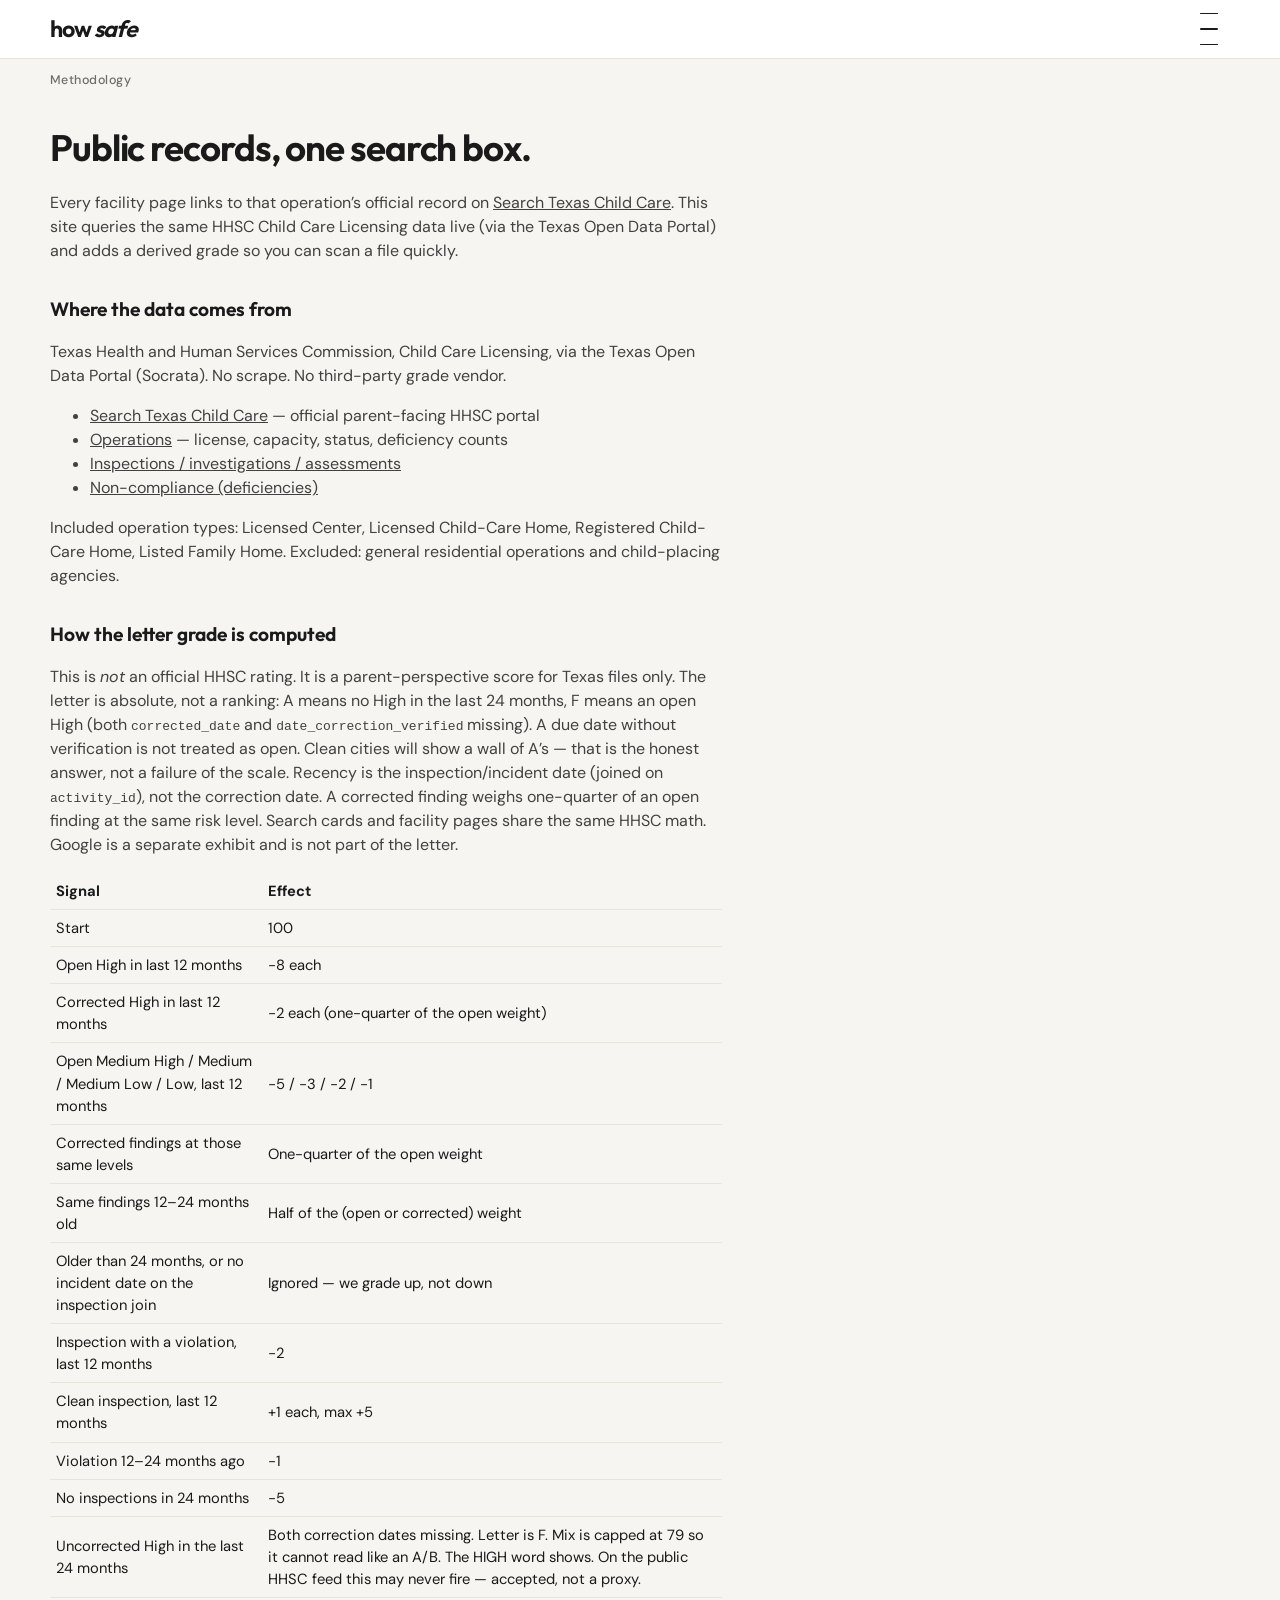
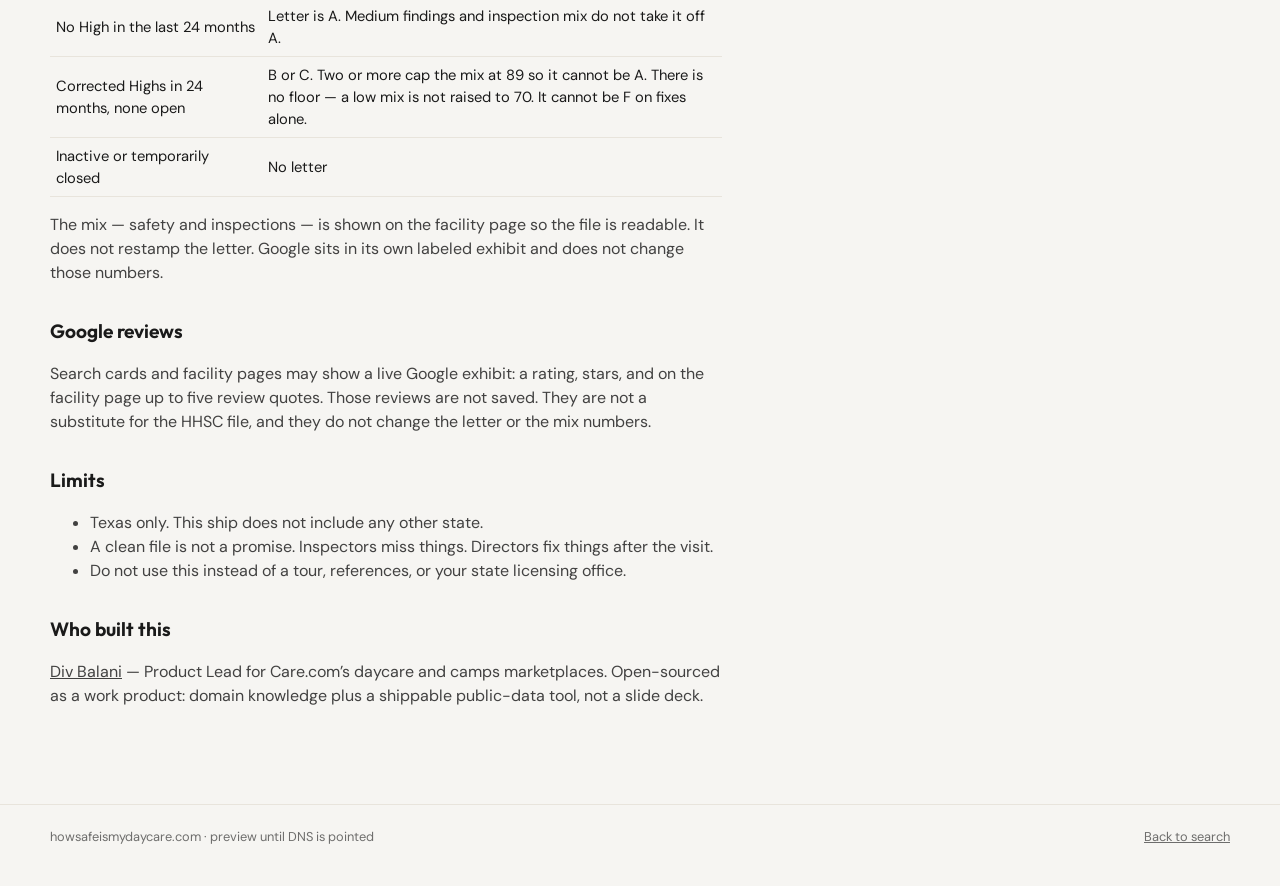
==== commit 6a0cfb4a: "Restore the 79 mix cap on open High; drop the 70 floor. F stays the absolute letter. The mix under t" ====
--- a/about.html
+++ b/about.html
@@ -56,9 +56,9 @@
           <tr><td>Clean inspection, last 12 months</td><td>+1 each, max +5</td></tr>
           <tr><td>Violation 12–24 months ago</td><td>−1</td></tr>
           <tr><td>No inspections in 24 months</td><td>−5</td></tr>
-          <tr><td>Uncorrected High in the last 24 months</td><td>Both correction dates missing. Letter is F. The HIGH word shows. On the public HHSC feed this may never fire — accepted, not a proxy.</td></tr>
+          <tr><td>Uncorrected High in the last 24 months</td><td>Both correction dates missing. Letter is F. Mix is capped at 79 so it cannot read like an A/B. The HIGH word shows. On the public HHSC feed this may never fire — accepted, not a proxy.</td></tr>
           <tr><td>No High in the last 24 months</td><td>Letter is A. Medium findings and inspection mix do not take it off A.</td></tr>
-          <tr><td>Corrected Highs in 24 months, none open</td><td>B or C. Two or more cap the mix at 89 so it cannot be A; it cannot be F on fixes alone.</td></tr>
+          <tr><td>Corrected Highs in 24 months, none open</td><td>B or C. Two or more cap the mix at 89 so it cannot be A. There is no floor — a low mix is not raised to 70. It cannot be F on fixes alone.</td></tr>
           <tr><td>Inactive or temporarily closed</td><td>No letter</td></tr>
         </tbody>
       </table>
--- a/styles.css
+++ b/styles.css
@@ -3,6 +3,7 @@
   --ink: #1a1a1a;
   --hair: #e8e4dc;
   --muted: rgba(26, 26, 26, 0.62);
+  --ink-2: var(--muted);
   --card: #ffffff;
   --grade-a: #2f4a3c;
   --grade-b: #3f5e4e;
@@ -220,6 +221,9 @@
 .card {
   display: grid;
   grid-template-columns: 76px 1fr;
+  grid-template-areas:
+    "tile main"
+    "driver driver";
   gap: 12px 16px;
   background: var(--card);
   border: 1px solid var(--hair);
@@ -247,7 +251,7 @@
   font-size: 0.8rem;
   margin-right: 7.5rem;
 }
-.card-main { min-width: 0; padding-bottom: 22px; }
+.card-main { min-width: 0; padding-bottom: 22px; grid-area: main; }
 
 .grade-tile {
   width: 68px;
@@ -261,6 +265,7 @@
   font-size: 1.85rem;
   line-height: 1;
   letter-spacing: -0.04em;
+  grid-area: tile;
 }
 .grade-tile.grade-lg {
   width: 72px;
@@ -269,10 +274,21 @@
   border-radius: 18px;
 }
 .grade-driver {
-  margin: 8px 0 0;
-  font-size: 0.72rem;
+  grid-area: driver;
+  margin: 0;
+  font-size: 0.78rem;
   line-height: 1.35;
   color: var(--muted);
+}
+/* Corrected-High scar: this feed cannot F, so the count line must read
+   at a glance on an A-wall. ink-2 is the existing muted token, not a new color. */
+.grade-driver.is-scar {
+  color: var(--ink-2);
+  font-family: "Outfit", sans-serif;
+  font-weight: 650;
+  font-size: 0.88rem;
+  letter-spacing: -0.02em;
+  line-height: 1.3;
 }
 /* A is quiet moss so a single F (red) is the only loud tile on the shelf. */
 .g-A { background: var(--grade-b); }
@@ -360,9 +376,13 @@
 .title-row {
   display: grid;
   grid-template-columns: 88px 1fr;
+  grid-template-areas:
+    "tile main"
+    "driver driver";
   gap: 16px 18px;
   align-items: start;
 }
+.title-row > div:not(.grade-tile) { grid-area: main; min-width: 0; }
 .folder-head h1 {
   font-family: "Outfit", sans-serif;
   font-weight: 650;
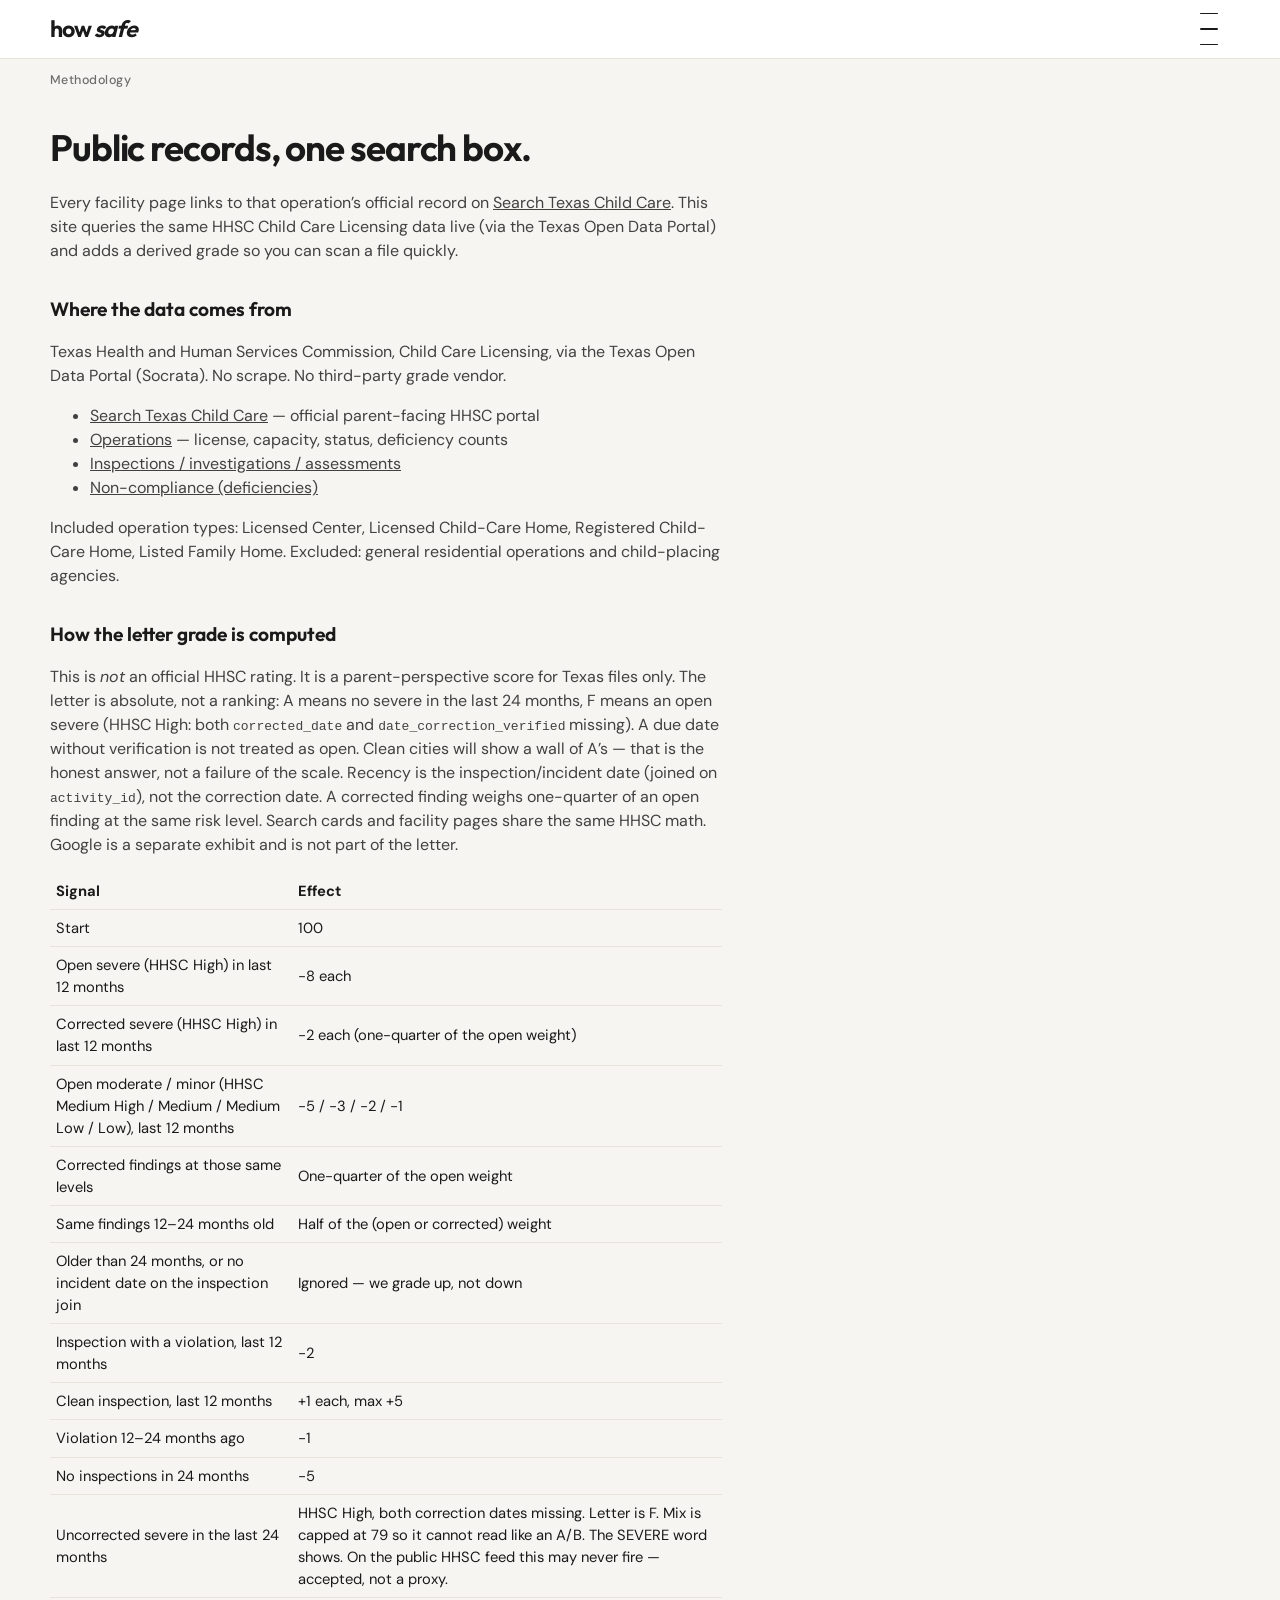
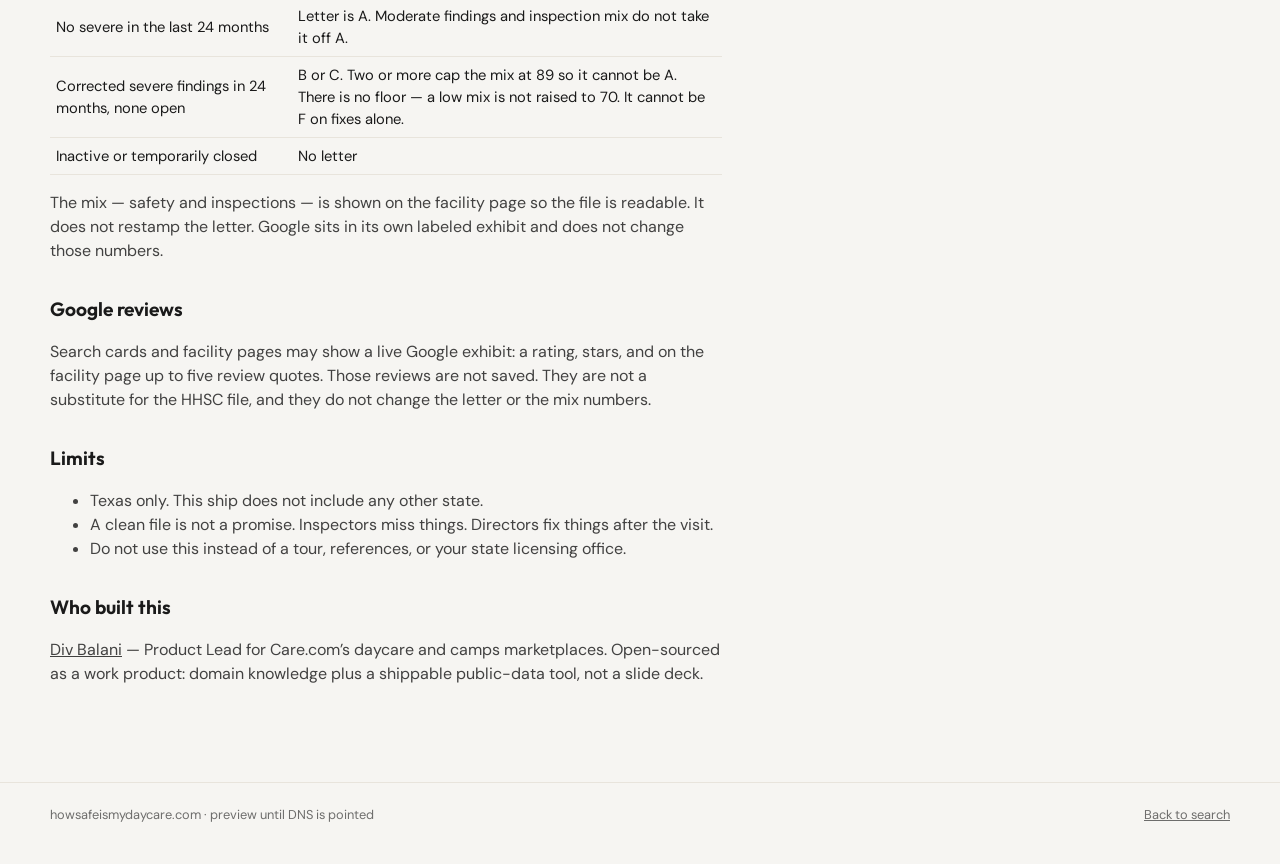
==== commit 99f043f1: "SAFE-5: parent-facing risk words Swap HHSC High/Medium-High/Medium/Low to severe/moderate/minor in p" ====
--- a/about.html
+++ b/about.html
@@ -41,14 +41,14 @@
       <p>Included operation types: Licensed Center, Licensed Child-Care Home, Registered Child-Care Home, Listed Family Home. Excluded: general residential operations and child-placing agencies.</p>
 
       <h2>How the letter grade is computed</h2>
-      <p>This is <em>not</em> an official HHSC rating. It is a parent-perspective score for Texas files only. The letter is absolute, not a ranking: A means no High in the last 24 months, F means an open High (both <code>corrected_date</code> and <code>date_correction_verified</code> missing). A due date without verification is not treated as open. Clean cities will show a wall of A’s — that is the honest answer, not a failure of the scale. Recency is the inspection/incident date (joined on <code>activity_id</code>), not the correction date. A corrected finding weighs one-quarter of an open finding at the same risk level. Search cards and facility pages share the same HHSC math. Google is a separate exhibit and is not part of the letter.</p>
+      <p>This is <em>not</em> an official HHSC rating. It is a parent-perspective score for Texas files only. The letter is absolute, not a ranking: A means no severe in the last 24 months, F means an open severe (HHSC High: both <code>corrected_date</code> and <code>date_correction_verified</code> missing). A due date without verification is not treated as open. Clean cities will show a wall of A’s — that is the honest answer, not a failure of the scale. Recency is the inspection/incident date (joined on <code>activity_id</code>), not the correction date. A corrected finding weighs one-quarter of an open finding at the same risk level. Search cards and facility pages share the same HHSC math. Google is a separate exhibit and is not part of the letter.</p>
       <table>
         <thead><tr><th>Signal</th><th>Effect</th></tr></thead>
         <tbody>
           <tr><td>Start</td><td>100</td></tr>
-          <tr><td>Open High in last 12 months</td><td>−8 each</td></tr>
-          <tr><td>Corrected High in last 12 months</td><td>−2 each (one-quarter of the open weight)</td></tr>
-          <tr><td>Open Medium High / Medium / Medium Low / Low, last 12 months</td><td>−5 / −3 / −2 / −1</td></tr>
+          <tr><td>Open severe (HHSC High) in last 12 months</td><td>−8 each</td></tr>
+          <tr><td>Corrected severe (HHSC High) in last 12 months</td><td>−2 each (one-quarter of the open weight)</td></tr>
+          <tr><td>Open moderate / minor (HHSC Medium High / Medium / Medium Low / Low), last 12 months</td><td>−5 / −3 / −2 / −1</td></tr>
           <tr><td>Corrected findings at those same levels</td><td>One-quarter of the open weight</td></tr>
           <tr><td>Same findings 12–24 months old</td><td>Half of the (open or corrected) weight</td></tr>
           <tr><td>Older than 24 months, or no incident date on the inspection join</td><td>Ignored — we grade up, not down</td></tr>
@@ -56,9 +56,9 @@
           <tr><td>Clean inspection, last 12 months</td><td>+1 each, max +5</td></tr>
           <tr><td>Violation 12–24 months ago</td><td>−1</td></tr>
           <tr><td>No inspections in 24 months</td><td>−5</td></tr>
-          <tr><td>Uncorrected High in the last 24 months</td><td>Both correction dates missing. Letter is F. Mix is capped at 79 so it cannot read like an A/B. The HIGH word shows. On the public HHSC feed this may never fire — accepted, not a proxy.</td></tr>
-          <tr><td>No High in the last 24 months</td><td>Letter is A. Medium findings and inspection mix do not take it off A.</td></tr>
-          <tr><td>Corrected Highs in 24 months, none open</td><td>B or C. Two or more cap the mix at 89 so it cannot be A. There is no floor — a low mix is not raised to 70. It cannot be F on fixes alone.</td></tr>
+          <tr><td>Uncorrected severe in the last 24 months</td><td>HHSC High, both correction dates missing. Letter is F. Mix is capped at 79 so it cannot read like an A/B. The SEVERE word shows. On the public HHSC feed this may never fire — accepted, not a proxy.</td></tr>
+          <tr><td>No severe in the last 24 months</td><td>Letter is A. Moderate findings and inspection mix do not take it off A.</td></tr>
+          <tr><td>Corrected severe findings in 24 months, none open</td><td>B or C. Two or more cap the mix at 89 so it cannot be A. There is no floor — a low mix is not raised to 70. It cannot be F on fixes alone.</td></tr>
           <tr><td>Inactive or temporarily closed</td><td>No letter</td></tr>
         </tbody>
       </table>
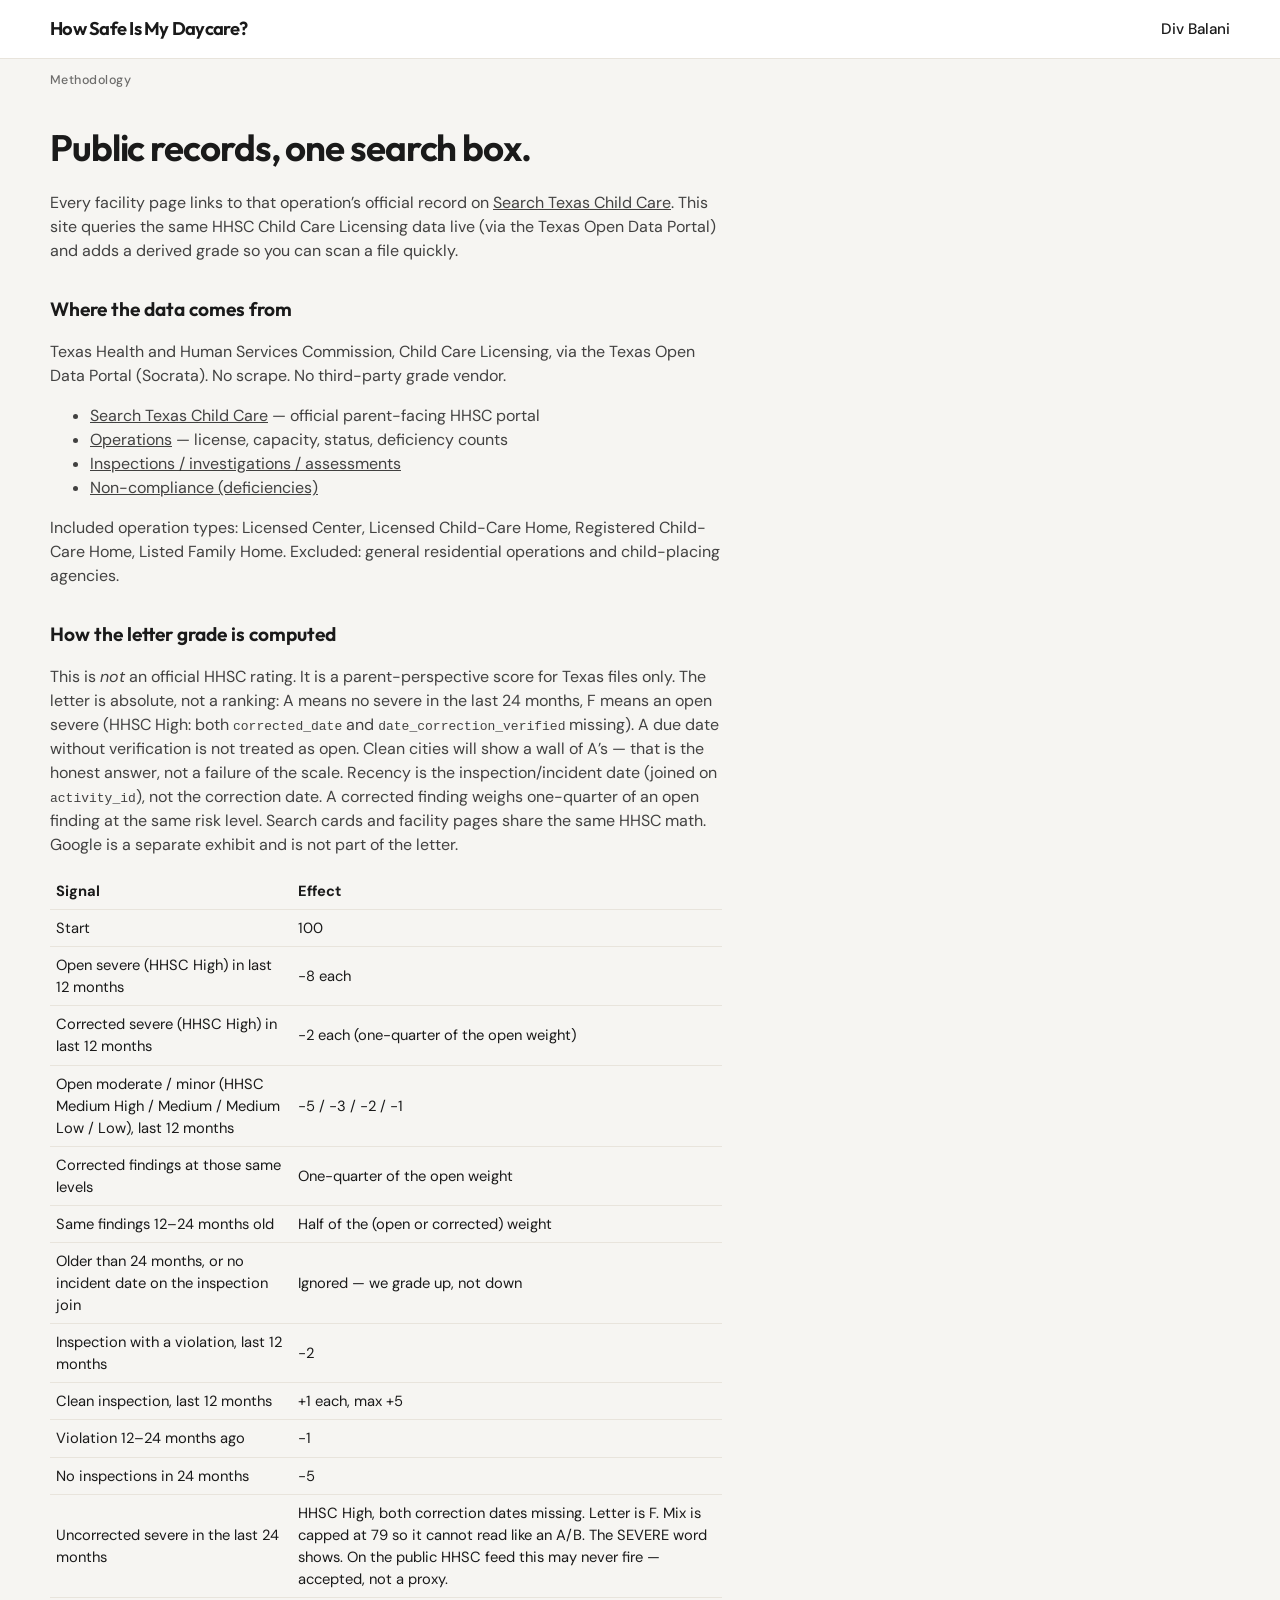
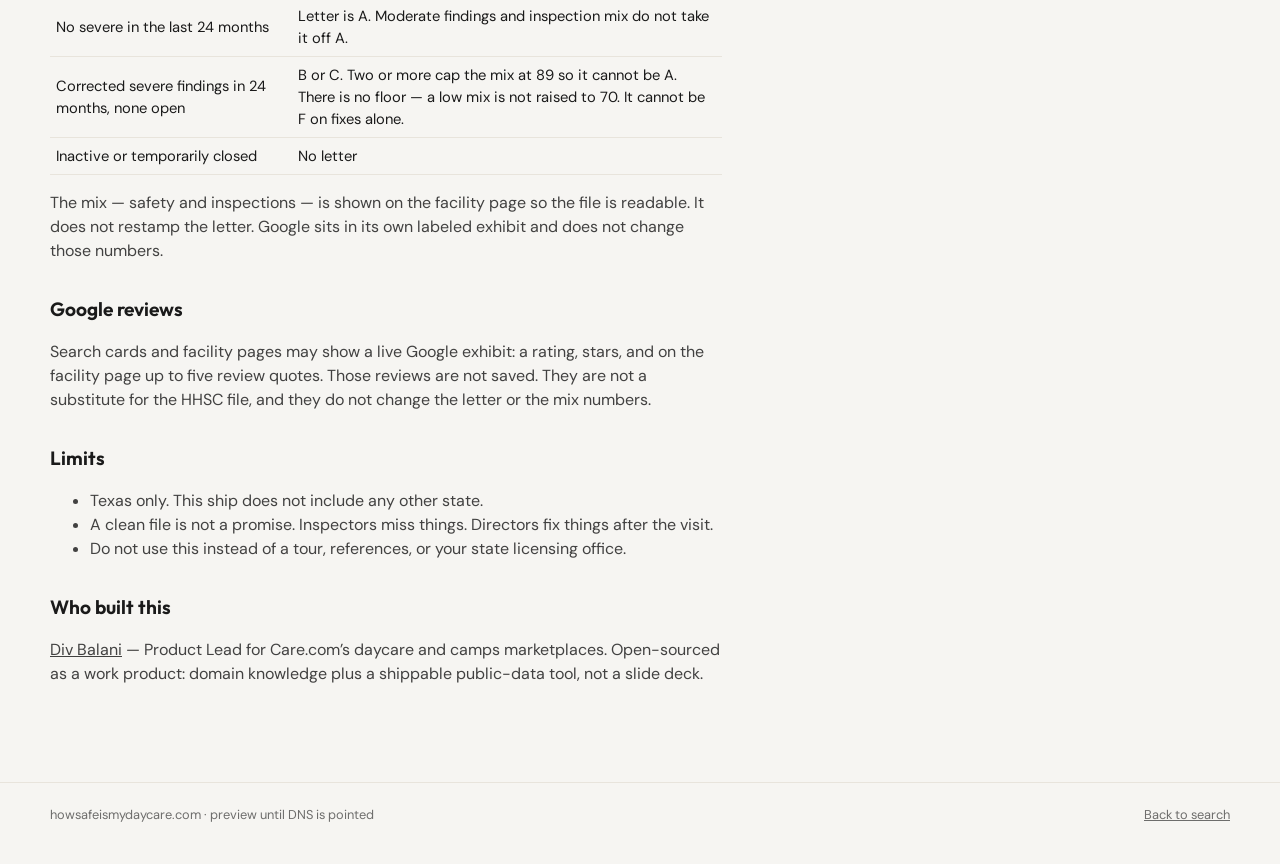
==== commit b15770e3: "SAFE-6: drop all-corrected driver; full name in the nav Corrected-High copy is now "{N} severe viola" ====
--- a/about.html
+++ b/about.html
@@ -12,17 +12,9 @@
 <body>
   <header class="chrome">
     <div class="wrap chrome-inner">
-      <a class="logo" href="index.html">how <em>safe</em></a>
-      <button type="button" class="burger" id="burger" aria-label="Menu" aria-expanded="false" aria-controls="drawer">
-        <span></span><span></span><span></span>
-      </button>
+      <a class="logo" href="index.html">How Safe Is My Daycare?</a>
+      <a class="chrome-link" href="https://divy.am/" rel="noopener">Div Balani</a>
     </div>
-    <nav class="drawer" id="drawer">
-      <div class="wrap">
-        <a href="about.html">How this works</a>
-        <a href="https://divy.am" rel="noopener">Div Balani</a>
-      </div>
-    </nav>
   </header>
   <div class="wrap">
     <article class="page prose">
@@ -83,16 +75,5 @@
       <div><a href="index.html">Back to search</a></div>
     </div>
   </footer>
-  <script>
-    (function () {
-      var chrome = document.querySelector(".chrome");
-      var btn = document.getElementById("burger");
-      if (!chrome || !btn) return;
-      btn.addEventListener("click", function () {
-        var open = chrome.classList.toggle("is-open");
-        btn.setAttribute("aria-expanded", open ? "true" : "false");
-      });
-    })();
-  </script>
 </body>
 </html>
--- a/styles.css
+++ b/styles.css
@@ -51,48 +51,20 @@
 .logo {
   font-family: "Outfit", sans-serif;
   font-weight: 650;
-  font-size: clamp(1.2rem, 2.8vw, 1.45rem);
+  font-size: clamp(0.92rem, 2.4vw, 1.15rem);
   letter-spacing: -0.04em;
   text-decoration: none;
   text-transform: none;
   color: var(--ink);
-  line-height: 1.1;
-}
-.logo em { font-style: italic; font-weight: 650; }
-.burger {
-  width: 42px;
-  height: 42px;
-  border: 0;
-  background: transparent;
-  cursor: pointer;
-  display: grid;
-  place-items: center;
-  gap: 5px;
-  padding: 0;
-}
-.burger span {
-  display: block;
-  width: 18px;
-  height: 1.5px;
-  background: var(--ink);
-  border-radius: 1px;
-}
-.drawer {
-  display: none;
-  border-top: 1px solid var(--hair);
-  background: var(--card);
-}
-.chrome.is-open .drawer { display: block; }
-.drawer .wrap {
-  display: flex;
-  flex-direction: column;
-  gap: 4px;
-  padding: 10px 0 16px;
-}
-.drawer a {
+  line-height: 1.15;
+  min-width: 0;
+}
+.chrome-link {
+  flex-shrink: 0;
+  font-weight: 500;
+  font-size: 0.95rem;
   text-decoration: none;
-  padding: 8px 0;
-  font-weight: 500;
+  white-space: nowrap;
 }
 
 .page-head { padding: 22px 0 8px; }
